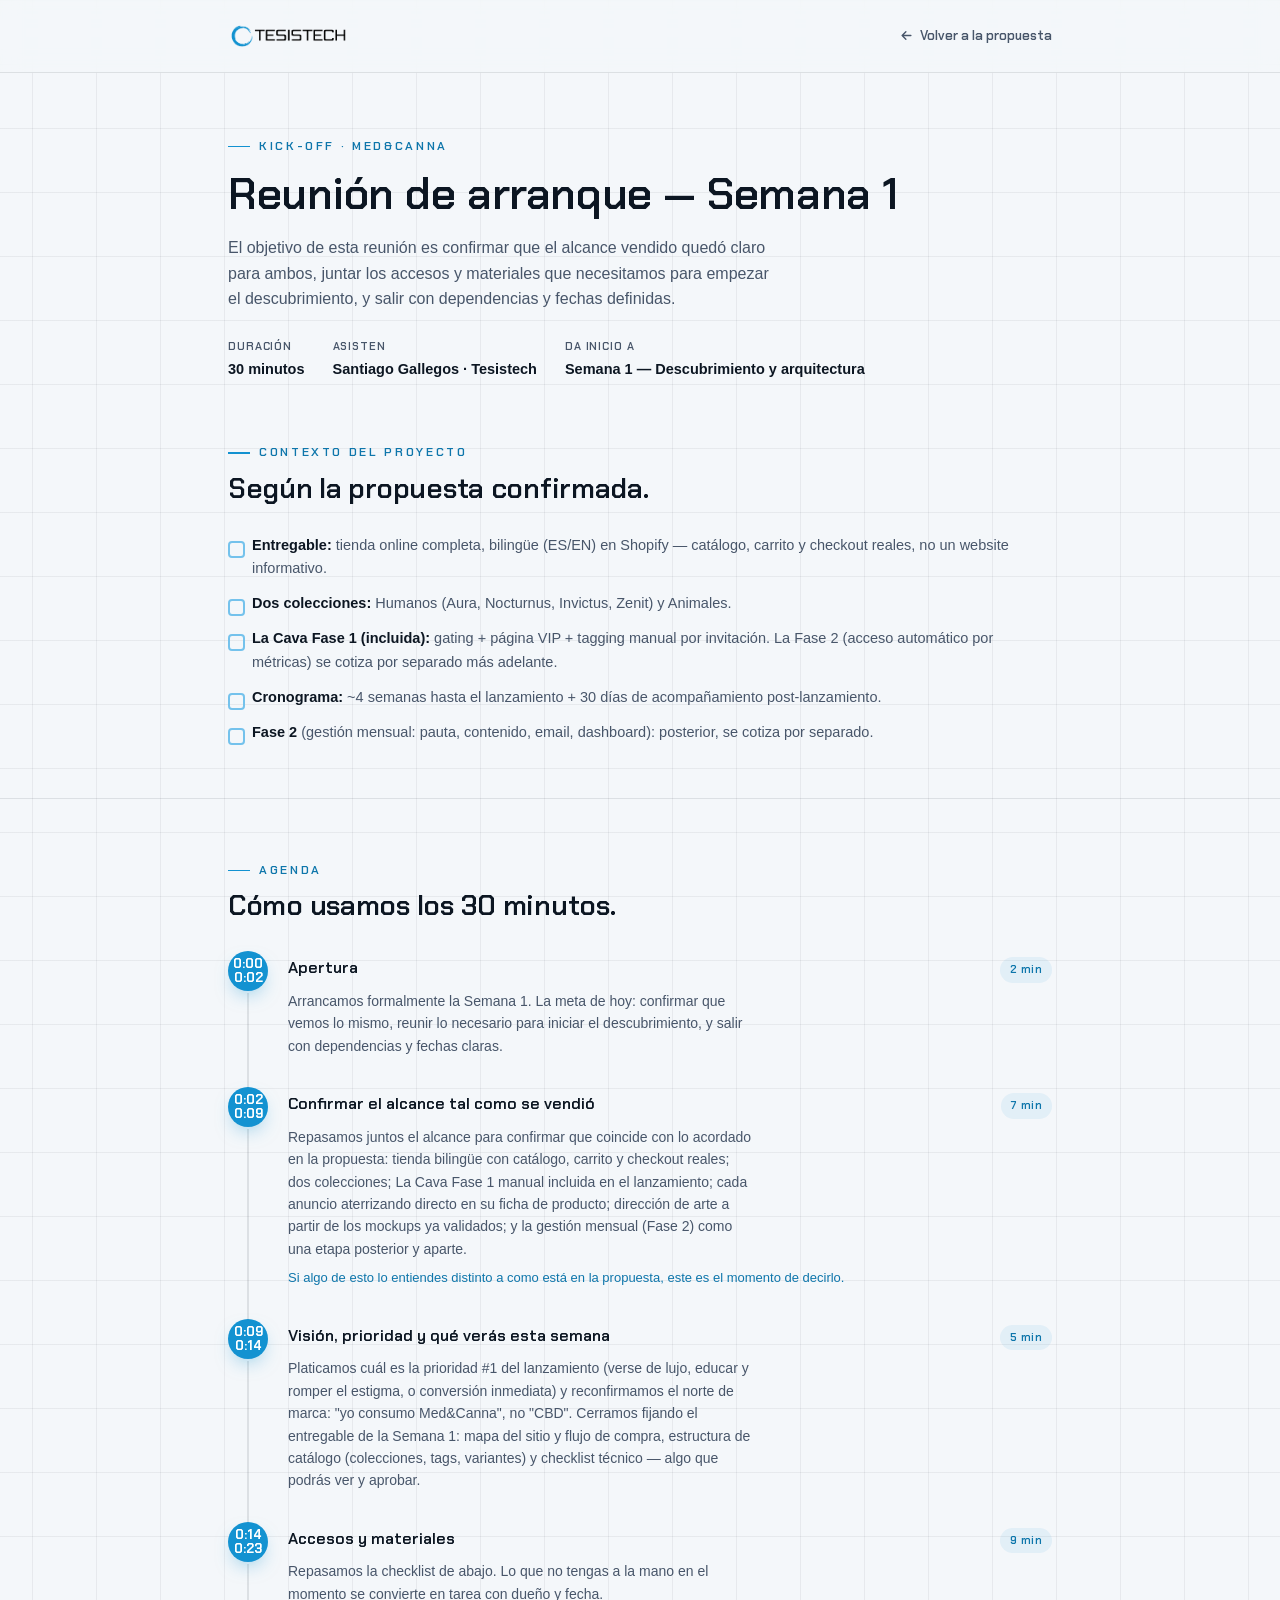
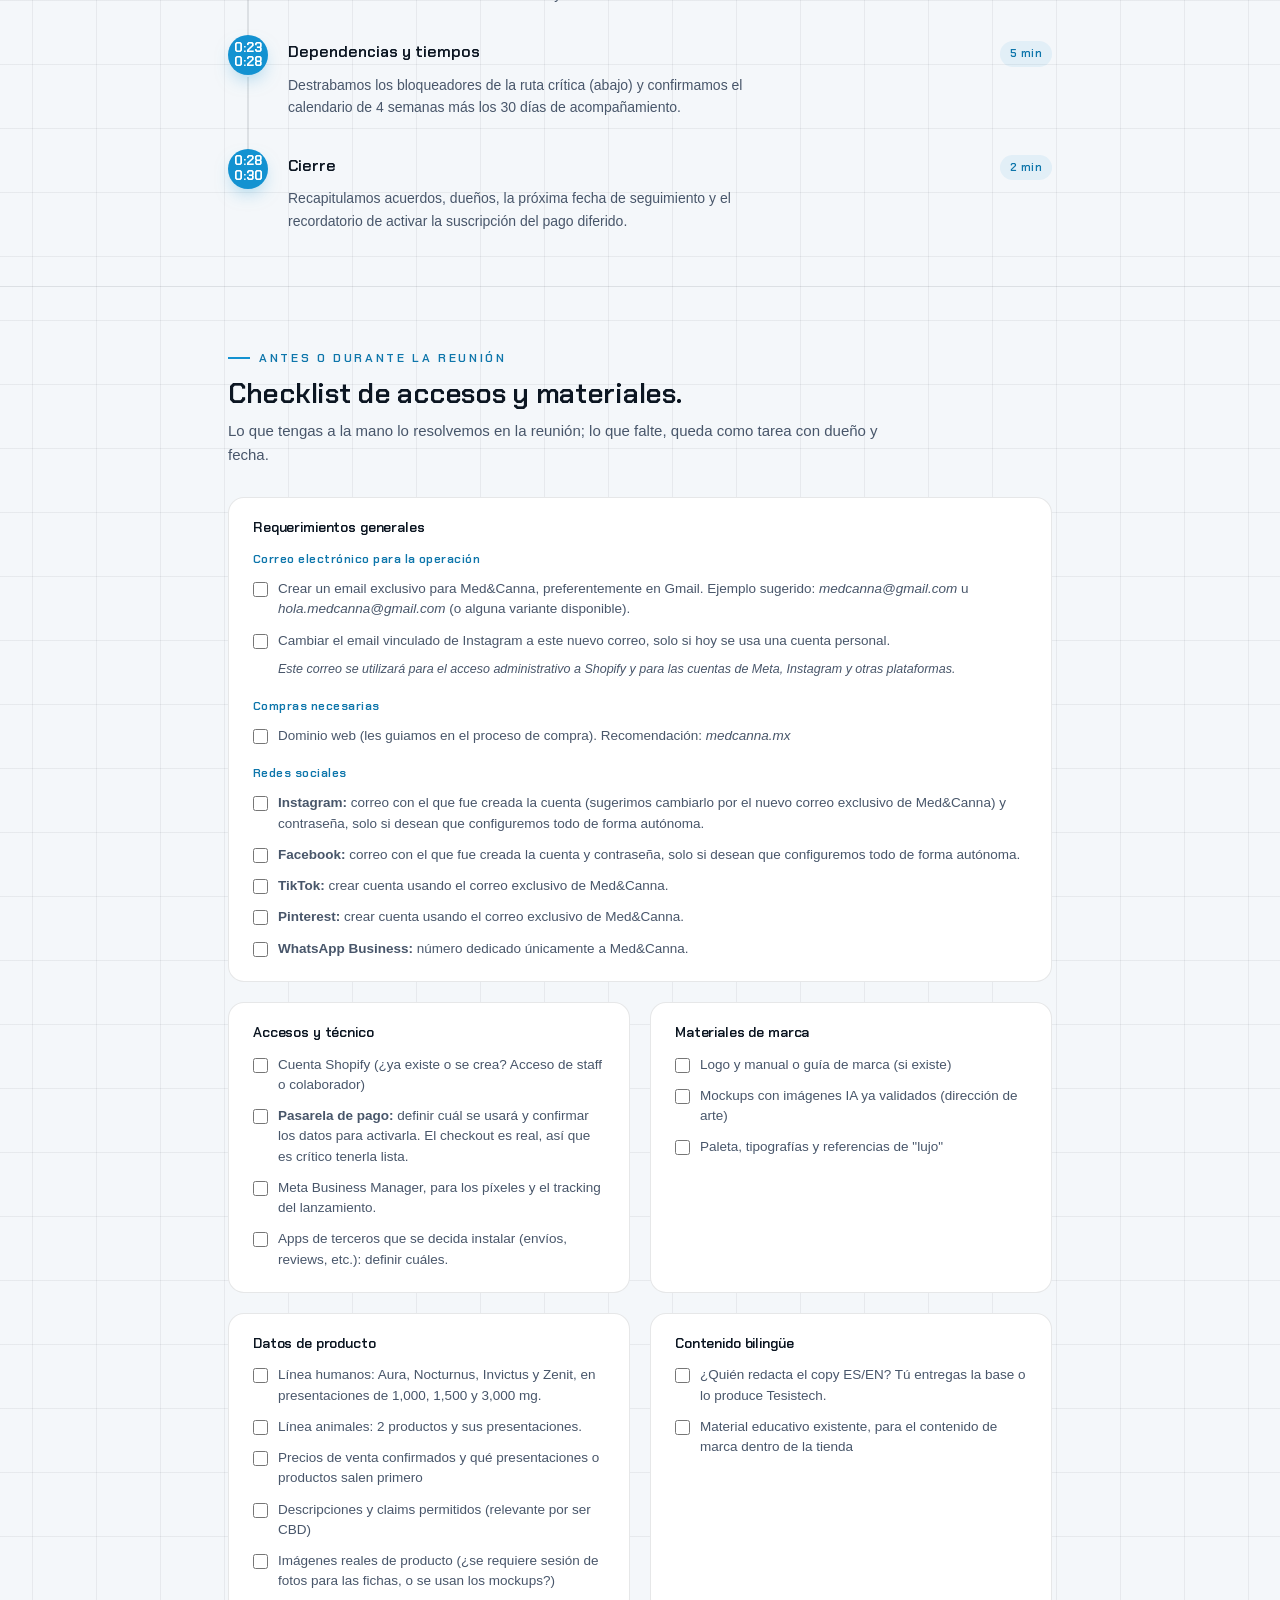
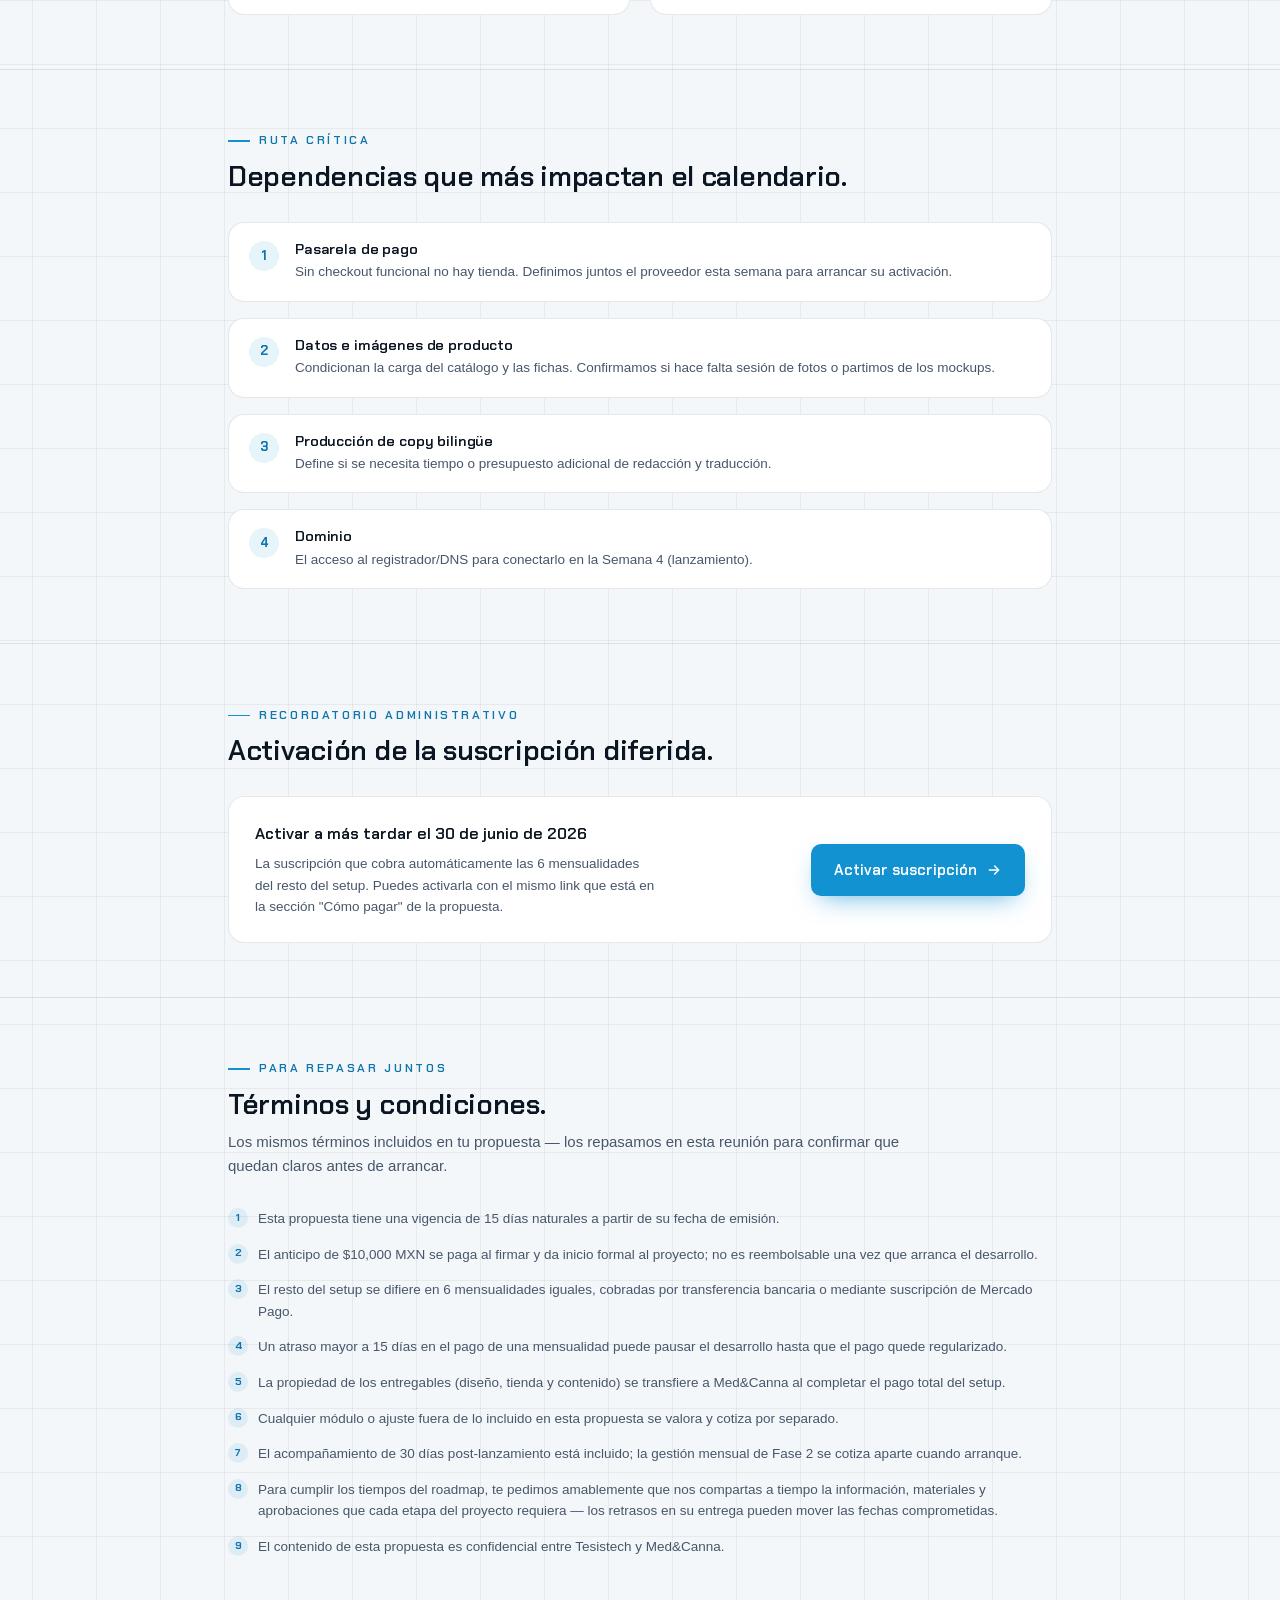
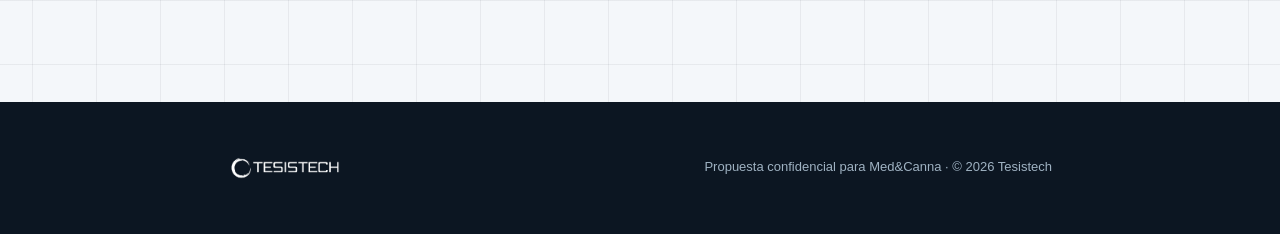
==== public/kickoff.html @ e35a33b5 "se agregó el kick-off y la agenda." ====
<!DOCTYPE html>
<html lang="es">
<head>
<meta charset="UTF-8">
<meta name="viewport" content="width=device-width, initial-scale=1.0">

<title>Kick-off · Med&amp;Canna — Tesistech</title>
<meta name="description" content="Agenda de la reunión de arranque (kick-off) de la tienda online Med&amp;Canna: alcance confirmado, checklist de accesos y materiales, dependencias y términos.">

<link rel="icon" href="favicon.png" type="image/png">
<link rel="preconnect" href="https://fonts.googleapis.com">
<link rel="preconnect" href="https://fonts.gstatic.com" crossorigin>
<link href="https://fonts.googleapis.com/css2?family=Chakra+Petch:wght@500;600;700&family=Hanken+Grotesque:wght@400;500;600;700&display=swap" rel="stylesheet">

<style>
:root{
  --brand:#1392D1;--brand-600:#0E76AB;--brand-300:#74C2EC;
  --ink:#0C1622;--ink-2:#48566A;--bg:#F4F7FA;--surface:#FFFFFF;
  --font-display:"Chakra Petch",sans-serif;--font-body:"Hanken Grotesque",sans-serif;
  --line:rgba(12,22,34,.10);--line-2:rgba(12,22,34,.06);
  --shadow:0 1px 2px rgba(12,22,34,.04),0 12px 40px -12px rgba(12,22,34,.14);--radius:16px;
}
*{box-sizing:border-box;margin:0;padding:0;}
html{scroll-behavior:smooth;}
body{font-family:var(--font-body);color:var(--ink);background:var(--bg);line-height:1.6;-webkit-font-smoothing:antialiased;
  background-image:linear-gradient(var(--line-2) 1px,transparent 1px),linear-gradient(90deg,var(--line-2) 1px,transparent 1px);
  background-size:64px 64px;background-position:center top;}
.wrap{max-width:880px;margin:0 auto;padding:0 28px;}
a{color:inherit;text-decoration:none;}
.eyebrow{font-family:var(--font-display);font-weight:600;font-size:12px;letter-spacing:.22em;text-transform:uppercase;color:var(--brand-600);display:inline-flex;align-items:center;gap:9px;}
.eyebrow::before{content:"";width:22px;height:1.5px;background:var(--brand);}
h1,h2,h3{font-family:var(--font-display);font-weight:600;line-height:1.12;letter-spacing:-.01em;}
.btn{display:inline-flex;align-items:center;gap:9px;font-family:var(--font-display);font-weight:600;font-size:15px;padding:13px 22px;border-radius:10px;transition:transform .18s ease,box-shadow .25s ease,background .2s ease;cursor:pointer;border:1px solid transparent;}
.btn-primary{background:var(--brand);color:#fff;box-shadow:0 10px 26px -10px rgba(19,146,209,.7);}
.btn-primary:hover{background:var(--brand-600);transform:translateY(-2px);}
.btn-ghost{background:transparent;color:var(--ink);border-color:var(--line);}
.btn-ghost:hover{border-color:var(--brand);color:var(--brand-600);}
.btn svg{width:16px;height:16px;}

header{position:sticky;top:0;z-index:50;backdrop-filter:saturate(1.2) blur(10px);background:rgba(244,247,250,.85);border-bottom:1px solid var(--line);}
.bar{display:flex;align-items:center;justify-content:space-between;height:72px;}
.logo{height:64px;width:auto;display:block;}
.bar .right{display:flex;align-items:center;gap:18px;}
.back-link{font-family:var(--font-display);font-weight:600;font-size:13px;color:var(--ink-2);display:flex;align-items:center;gap:6px;}
.back-link:hover{color:var(--brand-600);}
.back-link svg{width:15px;height:15px;}

main{padding:56px 0 90px;}
.hero-kick h1{font-size:clamp(30px,4.5vw,44px);margin:14px 0 0;}
.hero-kick .lede{font-size:16px;color:var(--ink-2);margin-top:16px;max-width:62ch;}
.meta-row{display:flex;gap:28px;flex-wrap:wrap;margin-top:26px;}
.meta-item .l{font-size:11px;letter-spacing:.08em;text-transform:uppercase;color:var(--ink-2);font-family:var(--font-display);font-weight:600;}
.meta-item .v{font-size:14.5px;color:var(--ink);margin-top:3px;font-weight:600;}

section.block{padding:54px 0;border-top:1px solid var(--line);}
section.block:first-of-type{border-top:none;}
.sec-head{max-width:680px;margin-bottom:30px;}
.sec-head h2{font-size:clamp(22px,3vw,28px);margin-top:10px;}
.sec-head p{color:var(--ink-2);margin-top:10px;font-size:15px;}

.ctx-list{list-style:none;display:flex;flex-direction:column;gap:12px;}
.ctx-list li{position:relative;padding-left:24px;font-size:14.5px;color:var(--ink-2);line-height:1.6;}
.ctx-list li::before{content:"";position:absolute;left:0;top:7px;width:13px;height:13px;border-radius:4px;border:2px solid var(--brand-300);}
.ctx-list b{color:var(--ink);}

.roadmap{display:flex;flex-direction:column;}
.rm-step{position:relative;display:flex;gap:20px;padding-bottom:30px;}
.rm-step:last-child{padding-bottom:0;}
.rm-step::before{content:"";position:absolute;left:19px;top:42px;bottom:-2px;width:2px;background:var(--line);}
.rm-step:last-child::before{display:none;}
.rm-num{flex:none;width:40px;height:40px;border-radius:50%;background:var(--brand);color:#fff;font-family:var(--font-display);font-weight:700;font-size:13px;display:grid;place-items:center;position:relative;z-index:1;box-shadow:0 8px 20px -8px rgba(19,146,209,.6);text-align:center;line-height:1.1;}
.rm-body{flex:1;padding-top:4px;min-width:0;}
.rm-head{display:flex;align-items:baseline;justify-content:space-between;gap:12px;flex-wrap:wrap;}
.rm-title{font-family:var(--font-display);font-weight:600;font-size:16px;}
.rm-time{font-family:var(--font-display);font-size:11px;font-weight:600;letter-spacing:.04em;color:var(--brand-600);background:rgba(19,146,209,.08);padding:4px 10px;border-radius:999px;white-space:nowrap;}
.rm-lead{font-size:14px;color:var(--ink-2);margin-top:7px;max-width:60ch;}
.rm-note{font-size:13px;color:var(--brand-600);margin-top:8px;font-weight:500;}

.check-grid{display:grid;grid-template-columns:1fr 1fr;gap:20px;}
.check-group{background:var(--surface);border:1px solid var(--line);border-radius:var(--radius);padding:22px 24px;}
.check-group.full{grid-column:1 / -1;}
.check-group h3{font-size:14px;margin-bottom:14px;}
.check-list{list-style:none;display:flex;flex-direction:column;gap:11px;}
.check-list li{display:flex;align-items:flex-start;gap:10px;font-size:13.5px;color:var(--ink-2);line-height:1.5;}
.check-list input{margin-top:3px;width:15px;height:15px;accent-color:var(--brand);flex:none;cursor:pointer;}
.check-list span{flex:1;min-width:0;}
.check-sub{margin-top:18px;}
.check-sub:first-of-type{margin-top:0;}
.check-sub h4{font-family:var(--font-display);font-weight:600;font-size:12px;letter-spacing:.04em;color:var(--brand-600);margin-bottom:10px;}
.check-note{font-size:12.5px;color:var(--ink-2);font-style:italic;margin-top:8px;padding-left:25px;}

.dep-list{display:flex;flex-direction:column;gap:16px;}
.dep-item{display:flex;gap:16px;background:var(--surface);border:1px solid var(--line);border-radius:var(--radius);padding:18px 20px;align-items:flex-start;}
.dep-num{flex:none;width:30px;height:30px;border-radius:50%;background:rgba(19,146,209,.10);color:var(--brand-600);font-family:var(--font-display);font-weight:700;font-size:13px;display:grid;place-items:center;}
.dep-item h3{font-size:14.5px;margin-bottom:4px;}
.dep-item p{font-size:13.5px;color:var(--ink-2);}

.trial-box{background:var(--surface);border:1px solid var(--line);border-radius:var(--radius);padding:24px 26px;display:flex;gap:20px;align-items:center;flex-wrap:wrap;justify-content:space-between;}
.trial-box .th{font-family:var(--font-display);font-weight:600;font-size:16px;}
.trial-box .tp{color:var(--ink-2);font-size:13.5px;margin-top:6px;max-width:54ch;}

.terms-list{list-style:none;counter-reset:terms;display:flex;flex-direction:column;gap:14px;}
.terms-list li{counter-increment:terms;position:relative;padding-left:30px;font-size:13.5px;color:var(--ink-2);line-height:1.6;}
.terms-list li::before{content:counter(terms);position:absolute;left:0;top:0;width:20px;height:20px;border-radius:50%;background:rgba(19,146,209,.10);color:var(--brand-600);font-family:var(--font-display);font-weight:700;font-size:10.5px;display:grid;place-items:center;}

footer{background:var(--ink);color:#9FB2C2;padding:36px 0;margin-top:0;}
footer .wrap{display:flex;justify-content:space-between;align-items:center;gap:24px;flex-wrap:wrap;}
.logo-footer{height:60px;width:auto;filter:brightness(0) invert(1);}

@media (max-width:760px){
  .check-grid{grid-template-columns:1fr;}
}
</style>
</head>
<body>

<header>
  <div class="wrap bar">
    <a href="index.html" aria-label="Tesistech"><img src="logo-tesistech-transparente.png" alt="Tesistech" class="logo"></a>
    <div class="right">
      <a class="back-link" href="index.html">
        <svg viewBox="0 0 24 24" fill="none" stroke="currentColor" stroke-width="2.2"><path d="M19 12H5M11 18l-6-6 6-6" stroke-linecap="round" stroke-linejoin="round"/></svg>
        Volver a la propuesta
      </a>
    </div>
  </div>
</header>

<main>
  <div class="wrap hero-kick">
    <span class="eyebrow">Kick-off · Med&amp;Canna</span>
    <h1>Reunión de arranque — Semana 1</h1>
    <p class="lede">El objetivo de esta reunión es confirmar que el alcance vendido quedó claro para ambos, juntar los accesos y materiales que necesitamos para empezar el descubrimiento, y salir con dependencias y fechas definidas.</p>
    <div class="meta-row">
      <div class="meta-item"><div class="l">Duración</div><div class="v">30 minutos</div></div>
      <div class="meta-item"><div class="l">Asisten</div><div class="v">Santiago Gallegos · Tesistech</div></div>
      <div class="meta-item"><div class="l">Da inicio a</div><div class="v">Semana 1 — Descubrimiento y arquitectura</div></div>
    </div>
  </div>

  <!-- ============ CONTEXTO ============ -->
  <section class="block">
    <div class="wrap">
      <div class="sec-head">
        <span class="eyebrow">Contexto del proyecto</span>
        <h2>Según la propuesta confirmada.</h2>
      </div>
      <ul class="ctx-list">
        <li><b>Entregable:</b> tienda online completa, bilingüe (ES/EN) en Shopify — catálogo, carrito y checkout reales, no un website informativo.</li>
        <li><b>Dos colecciones:</b> Humanos (Aura, Nocturnus, Invictus, Zenit) y Animales.</li>
        <li><b>La Cava Fase 1 (incluida):</b> gating + página VIP + tagging manual por invitación. La Fase 2 (acceso automático por métricas) se cotiza por separado más adelante.</li>
        <li><b>Cronograma:</b> ~4 semanas hasta el lanzamiento + 30 días de acompañamiento post-lanzamiento.</li>
        <li><b>Fase 2</b> (gestión mensual: pauta, contenido, email, dashboard): posterior, se cotiza por separado.</li>
      </ul>
    </div>
  </section>

  <!-- ============ AGENDA ============ -->
  <section class="block">
    <div class="wrap">
      <div class="sec-head">
        <span class="eyebrow">Agenda</span>
        <h2>Cómo usamos los 30 minutos.</h2>
      </div>
      <div class="roadmap">
        <div class="rm-step">
          <div class="rm-num">0:00<br>0:02</div>
          <div class="rm-body">
            <div class="rm-head"><div class="rm-title">Apertura</div><div class="rm-time">2 min</div></div>
            <p class="rm-lead">Arrancamos formalmente la Semana 1. La meta de hoy: confirmar que vemos lo mismo, reunir lo necesario para iniciar el descubrimiento, y salir con dependencias y fechas claras.</p>
          </div>
        </div>
        <div class="rm-step">
          <div class="rm-num">0:02<br>0:09</div>
          <div class="rm-body">
            <div class="rm-head"><div class="rm-title">Confirmar el alcance tal como se vendió</div><div class="rm-time">7 min</div></div>
            <p class="rm-lead">Repasamos juntos el alcance para confirmar que coincide con lo acordado en la propuesta: tienda bilingüe con catálogo, carrito y checkout reales; dos colecciones; La Cava Fase 1 manual incluida en el lanzamiento; cada anuncio aterrizando directo en su ficha de producto; dirección de arte a partir de los mockups ya validados; y la gestión mensual (Fase 2) como una etapa posterior y aparte.</p>
            <div class="rm-note">Si algo de esto lo entiendes distinto a como está en la propuesta, este es el momento de decirlo.</div>
          </div>
        </div>
        <div class="rm-step">
          <div class="rm-num">0:09<br>0:14</div>
          <div class="rm-body">
            <div class="rm-head"><div class="rm-title">Visión, prioridad y qué verás esta semana</div><div class="rm-time">5 min</div></div>
            <p class="rm-lead">Platicamos cuál es la prioridad #1 del lanzamiento (verse de lujo, educar y romper el estigma, o conversión inmediata) y reconfirmamos el norte de marca: "yo consumo Med&amp;Canna", no "CBD". Cerramos fijando el entregable de la Semana 1: mapa del sitio y flujo de compra, estructura de catálogo (colecciones, tags, variantes) y checklist técnico — algo que podrás ver y aprobar.</p>
          </div>
        </div>
        <div class="rm-step">
          <div class="rm-num">0:14<br>0:23</div>
          <div class="rm-body">
            <div class="rm-head"><div class="rm-title">Accesos y materiales</div><div class="rm-time">9 min</div></div>
            <p class="rm-lead">Repasamos la checklist de abajo. Lo que no tengas a la mano en el momento se convierte en tarea con dueño y fecha.</p>
          </div>
        </div>
        <div class="rm-step">
          <div class="rm-num">0:23<br>0:28</div>
          <div class="rm-body">
            <div class="rm-head"><div class="rm-title">Dependencias y tiempos</div><div class="rm-time">5 min</div></div>
            <p class="rm-lead">Destrabamos los bloqueadores de la ruta crítica (abajo) y confirmamos el calendario de 4 semanas más los 30 días de acompañamiento.</p>
          </div>
        </div>
        <div class="rm-step">
          <div class="rm-num">0:28<br>0:30</div>
          <div class="rm-body">
            <div class="rm-head"><div class="rm-title">Cierre</div><div class="rm-time">2 min</div></div>
            <p class="rm-lead">Recapitulamos acuerdos, dueños, la próxima fecha de seguimiento y el recordatorio de activar la suscripción del pago diferido.</p>
          </div>
        </div>
      </div>
    </div>
  </section>

  <!-- ============ CHECKLIST ============ -->
  <section class="block">
    <div class="wrap">
      <div class="sec-head">
        <span class="eyebrow">Antes o durante la reunión</span>
        <h2>Checklist de accesos y materiales.</h2>
        <p>Lo que tengas a la mano lo resolvemos en la reunión; lo que falte, queda como tarea con dueño y fecha.</p>
      </div>
      <div class="check-grid">
        <div class="check-group full">
          <h3>Requerimientos generales</h3>

          <div class="check-sub">
            <h4>Correo electrónico para la operación</h4>
            <ul class="check-list">
              <li><input type="checkbox"><span>Crear un email exclusivo para Med&amp;Canna, preferentemente en Gmail. Ejemplo sugerido: <i>medcanna@gmail.com</i> u <i>hola.medcanna@gmail.com</i> (o alguna variante disponible).</span></li>
              <li><input type="checkbox"><span>Cambiar el email vinculado de Instagram a este nuevo correo, solo si hoy se usa una cuenta personal.</span></li>
            </ul>
            <p class="check-note">Este correo se utilizará para el acceso administrativo a Shopify y para las cuentas de Meta, Instagram y otras plataformas.</p>
          </div>

          <div class="check-sub">
            <h4>Compras necesarias</h4>
            <ul class="check-list">
              <li><input type="checkbox"><span>Dominio web (les guiamos en el proceso de compra). Recomendación: <i>medcanna.mx</i></span></li>
            </ul>
          </div>

          <div class="check-sub">
            <h4>Redes sociales</h4>
            <ul class="check-list">
              <li><input type="checkbox"><span><b>Instagram:</b> correo con el que fue creada la cuenta (sugerimos cambiarlo por el nuevo correo exclusivo de Med&amp;Canna) y contraseña, solo si desean que configuremos todo de forma autónoma.</span></li>
              <li><input type="checkbox"><span><b>Facebook:</b> correo con el que fue creada la cuenta y contraseña, solo si desean que configuremos todo de forma autónoma.</span></li>
              <li><input type="checkbox"><span><b>TikTok:</b> crear cuenta usando el correo exclusivo de Med&amp;Canna.</span></li>
              <li><input type="checkbox"><span><b>Pinterest:</b> crear cuenta usando el correo exclusivo de Med&amp;Canna.</span></li>
              <li><input type="checkbox"><span><b>WhatsApp Business:</b> número dedicado únicamente a Med&amp;Canna.</span></li>
            </ul>
          </div>
        </div>
        <div class="check-group">
          <h3>Accesos y técnico</h3>
          <ul class="check-list">
            <li><input type="checkbox"><span>Cuenta Shopify (¿ya existe o se crea? Acceso de staff o colaborador)</span></li>
            <li><input type="checkbox"><span><b>Pasarela de pago:</b> definir cuál se usará y confirmar los datos para activarla. El checkout es real, así que es crítico tenerla lista.</span></li>
            <li><input type="checkbox"><span>Meta Business Manager, para los píxeles y el tracking del lanzamiento.</span></li>
            <li><input type="checkbox"><span>Apps de terceros que se decida instalar (envíos, reviews, etc.): definir cuáles.</span></li>
          </ul>
        </div>
        <div class="check-group">
          <h3>Materiales de marca</h3>
          <ul class="check-list">
            <li><input type="checkbox"><span>Logo y manual o guía de marca (si existe)</span></li>
            <li><input type="checkbox"><span>Mockups con imágenes IA ya validados (dirección de arte)</span></li>
            <li><input type="checkbox"><span>Paleta, tipografías y referencias de "lujo"</span></li>
          </ul>
        </div>
        <div class="check-group">
          <h3>Datos de producto</h3>
          <ul class="check-list">
            <li><input type="checkbox"><span>Línea humanos: Aura, Nocturnus, Invictus y Zenit, en presentaciones de 1,000, 1,500 y 3,000 mg.</span></li>
            <li><input type="checkbox"><span>Línea animales: 2 productos y sus presentaciones.</span></li>
            <li><input type="checkbox"><span>Precios de venta confirmados y qué presentaciones o productos salen primero</span></li>
            <li><input type="checkbox"><span>Descripciones y claims permitidos (relevante por ser CBD)</span></li>
            <li><input type="checkbox"><span>Imágenes reales de producto (¿se requiere sesión de fotos para las fichas, o se usan los mockups?)</span></li>
          </ul>
        </div>
        <div class="check-group">
          <h3>Contenido bilingüe</h3>
          <ul class="check-list">
            <li><input type="checkbox"><span>¿Quién redacta el copy ES/EN? Tú entregas la base o lo produce Tesistech.</span></li>
            <li><input type="checkbox"><span>Material educativo existente, para el contenido de marca dentro de la tienda</span></li>
          </ul>
        </div>
      </div>
    </div>
  </section>

  <!-- ============ DEPENDENCIAS ============ -->
  <section class="block">
    <div class="wrap">
      <div class="sec-head">
        <span class="eyebrow">Ruta crítica</span>
        <h2>Dependencias que más impactan el calendario.</h2>
      </div>
      <div class="dep-list">
        <div class="dep-item">
          <div class="dep-num">1</div>
          <div><h3>Pasarela de pago</h3><p>Sin checkout funcional no hay tienda. Definimos juntos el proveedor esta semana para arrancar su activación.</p></div>
        </div>
        <div class="dep-item">
          <div class="dep-num">2</div>
          <div><h3>Datos e imágenes de producto</h3><p>Condicionan la carga del catálogo y las fichas. Confirmamos si hace falta sesión de fotos o partimos de los mockups.</p></div>
        </div>
        <div class="dep-item">
          <div class="dep-num">3</div>
          <div><h3>Producción de copy bilingüe</h3><p>Define si se necesita tiempo o presupuesto adicional de redacción y traducción.</p></div>
        </div>
        <div class="dep-item">
          <div class="dep-num">4</div>
          <div><h3>Dominio</h3><p>El acceso al registrador/DNS para conectarlo en la Semana 4 (lanzamiento).</p></div>
        </div>
      </div>
    </div>
  </section>

  <!-- ============ RECORDATORIO ADMINISTRATIVO ============ -->
  <section class="block">
    <div class="wrap">
      <div class="sec-head">
        <span class="eyebrow">Recordatorio administrativo</span>
        <h2>Activación de la suscripción diferida.</h2>
      </div>
      <div class="trial-box">
        <div>
          <div class="th">Activar a más tardar el 30 de junio de 2026</div>
          <div class="tp">La suscripción que cobra automáticamente las 6 mensualidades del resto del setup. Puedes activarla con el mismo link que está en la sección "Cómo pagar" de la propuesta.</div>
        </div>
        <a class="btn btn-primary" href="https://mpago.la/2JQfkps" target="_blank" rel="noopener">Activar suscripción
          <svg viewBox="0 0 24 24" fill="none" stroke="currentColor" stroke-width="2.2"><path d="M5 12h14M13 6l6 6-6 6" stroke-linecap="round" stroke-linejoin="round"/></svg>
        </a>
      </div>
    </div>
  </section>

  <!-- ============ TÉRMINOS Y CONDICIONES ============ -->
  <section class="block">
    <div class="wrap">
      <div class="sec-head">
        <span class="eyebrow">Para repasar juntos</span>
        <h2>Términos y condiciones.</h2>
        <p>Los mismos términos incluidos en tu propuesta — los repasamos en esta reunión para confirmar que quedan claros antes de arrancar.</p>
      </div>
      <ol class="terms-list">
        <li>Esta propuesta tiene una vigencia de 15 días naturales a partir de su fecha de emisión.</li>
        <li>El anticipo de $10,000 MXN se paga al firmar y da inicio formal al proyecto; no es reembolsable una vez que arranca el desarrollo.</li>
        <li>El resto del setup se difiere en 6 mensualidades iguales, cobradas por transferencia bancaria o mediante suscripción de Mercado Pago.</li>
        <li>Un atraso mayor a 15 días en el pago de una mensualidad puede pausar el desarrollo hasta que el pago quede regularizado.</li>
        <li>La propiedad de los entregables (diseño, tienda y contenido) se transfiere a Med&amp;Canna al completar el pago total del setup.</li>
        <li>Cualquier módulo o ajuste fuera de lo incluido en esta propuesta se valora y cotiza por separado.</li>
        <li>El acompañamiento de 30 días post-lanzamiento está incluido; la gestión mensual de Fase 2 se cotiza aparte cuando arranque.</li>
        <li>Para cumplir los tiempos del roadmap, te pedimos amablemente que nos compartas a tiempo la información, materiales y aprobaciones que cada etapa del proyecto requiera — los retrasos en su entrega pueden mover las fechas comprometidas.</li>
        <li>El contenido de esta propuesta es confidencial entre Tesistech y Med&amp;Canna.</li>
      </ol>
    </div>
  </section>
</main>

<footer>
  <div class="wrap">
    <img src="logo-tesistech-transparente.png" alt="Tesistech" class="logo-footer">
    <div style="font-size:13px;">Propuesta confidencial para Med&amp;Canna · © <span id="y"></span> Tesistech</div>
  </div>
</footer>

<script>document.getElementById('y').textContent = new Date().getFullYear();</script>
</body>
</html>
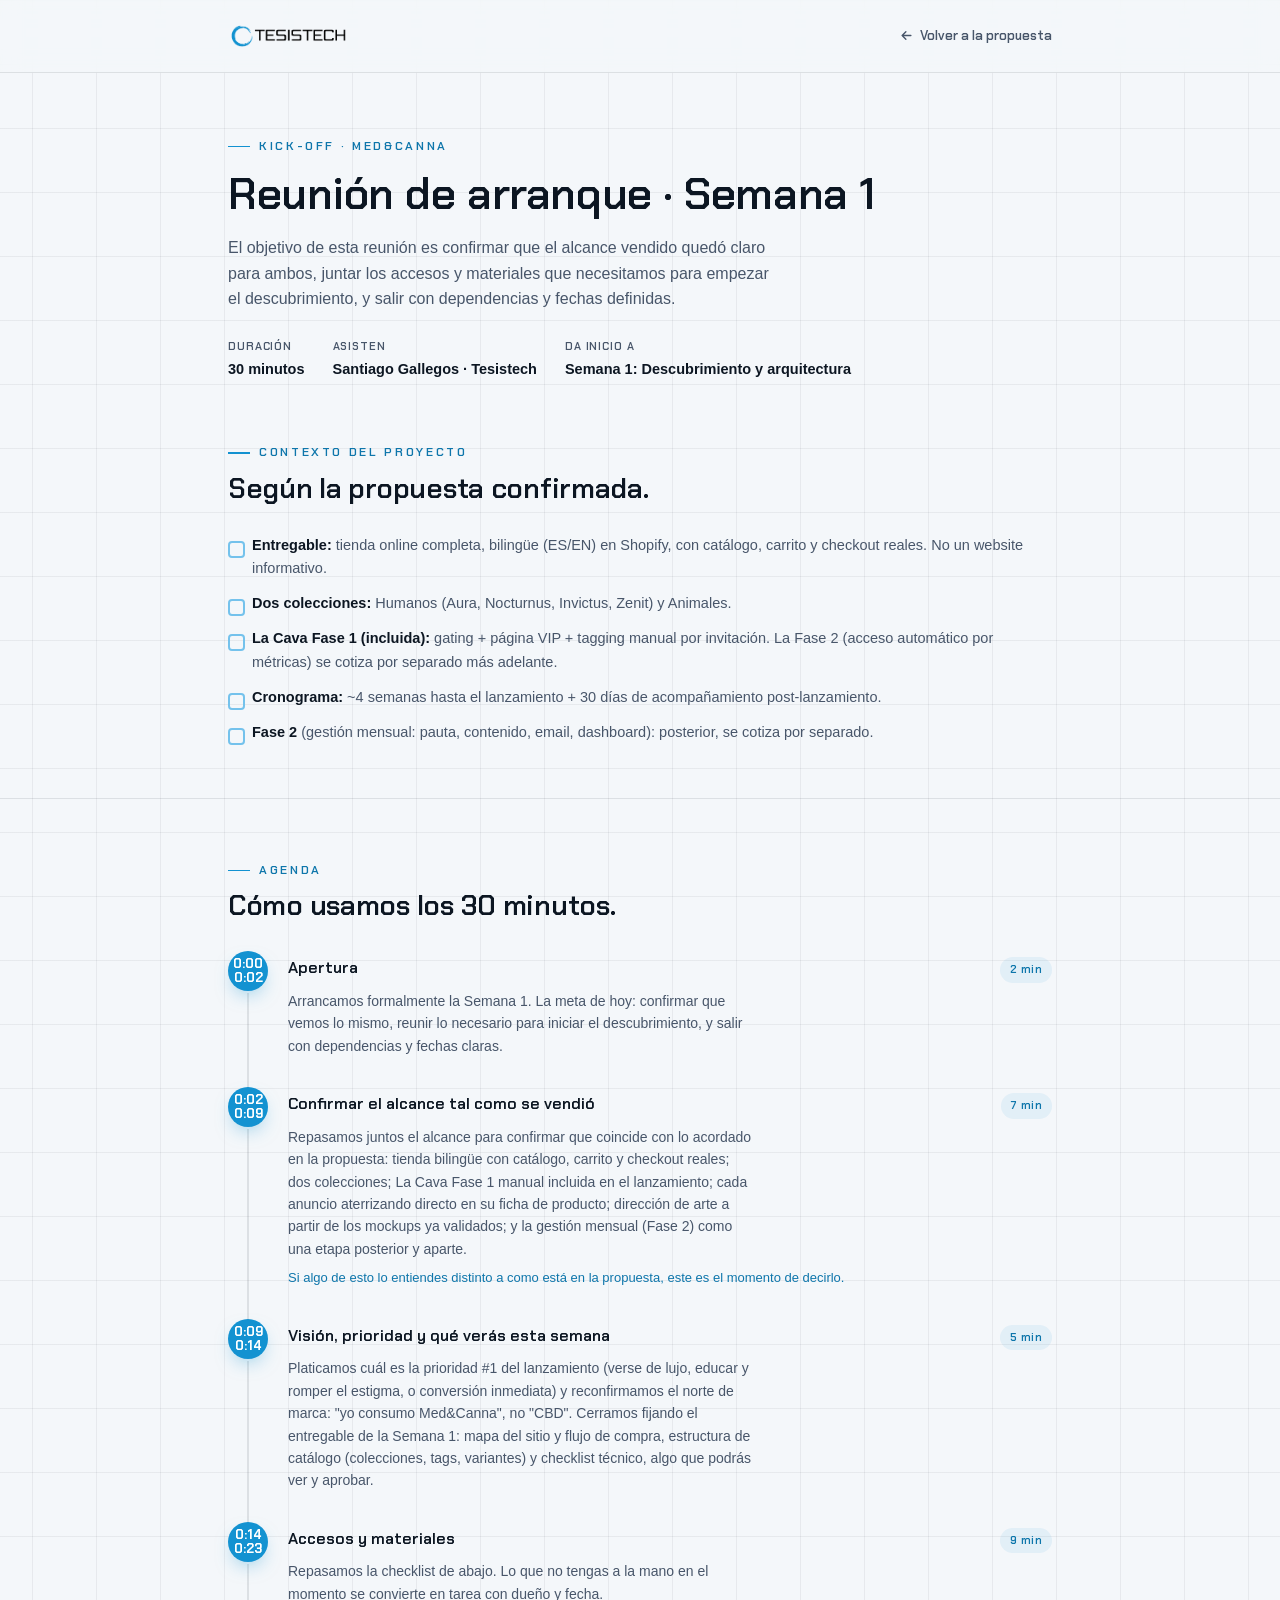
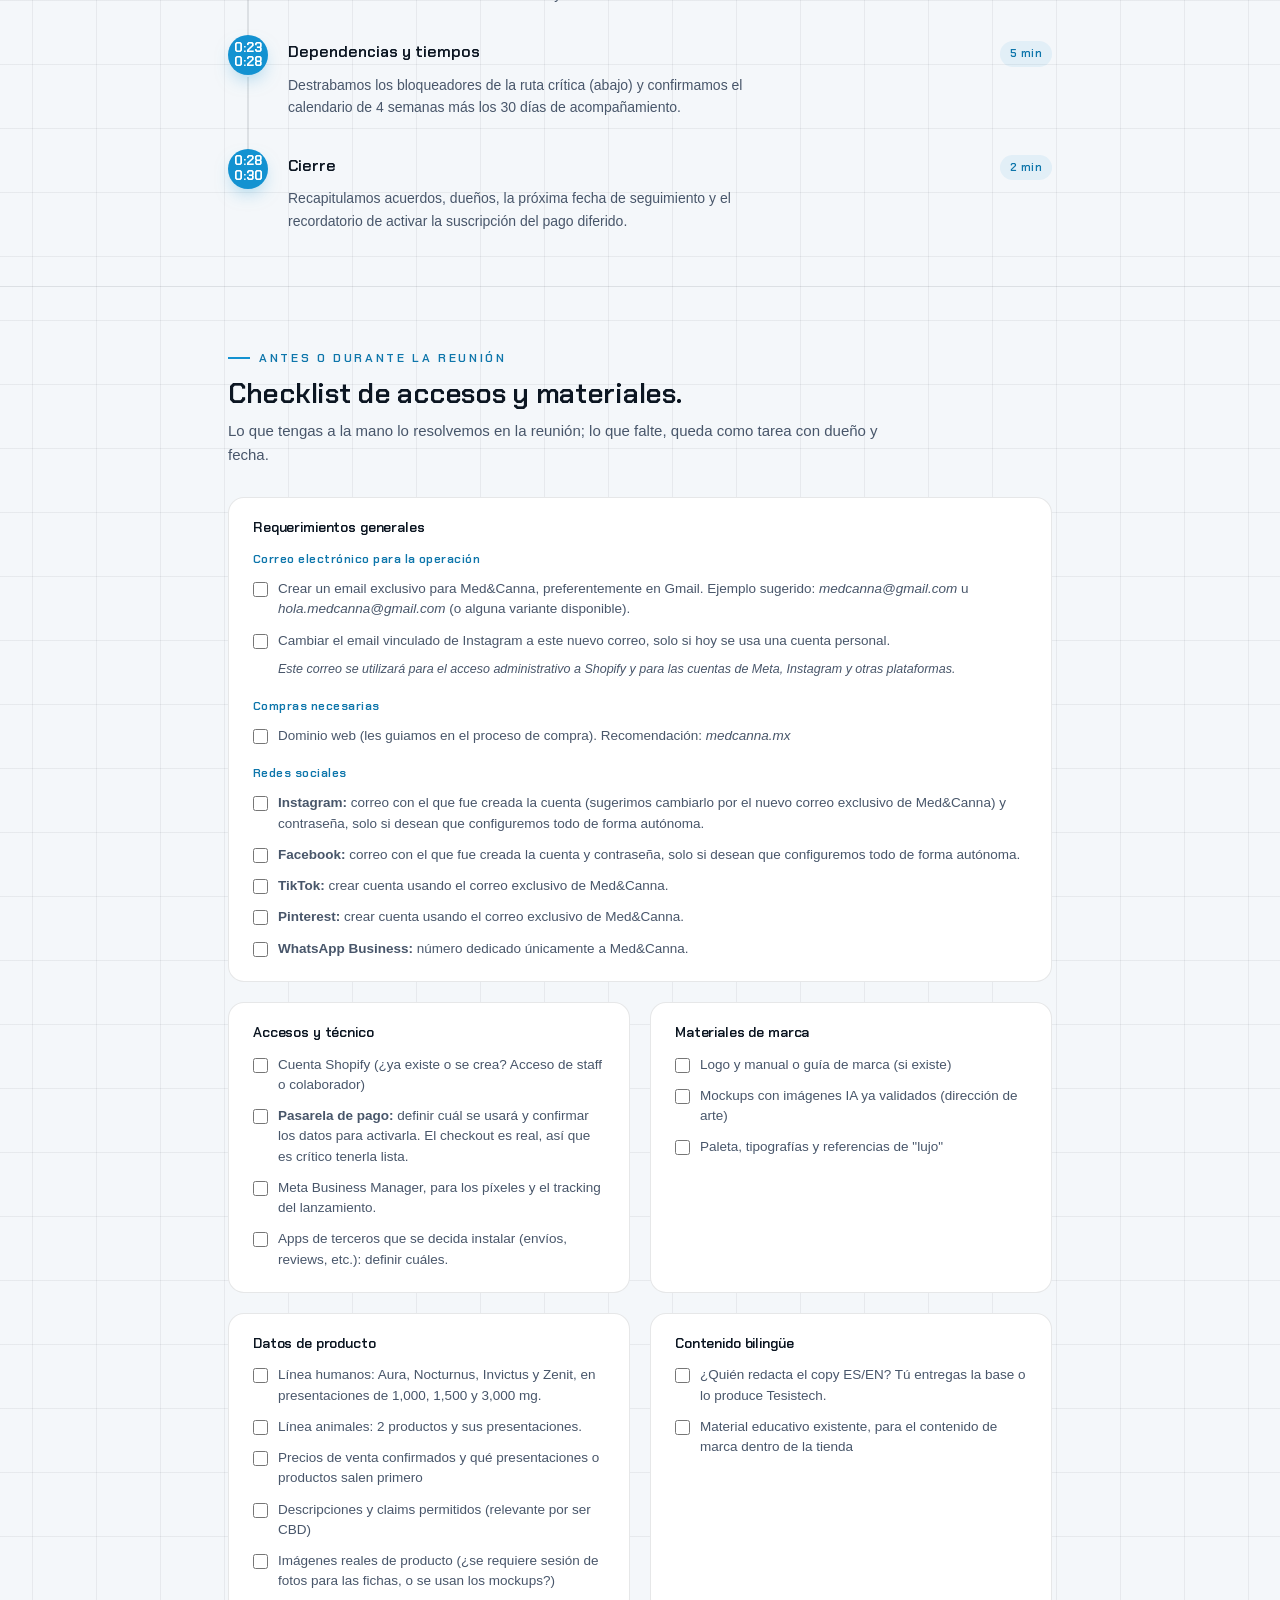
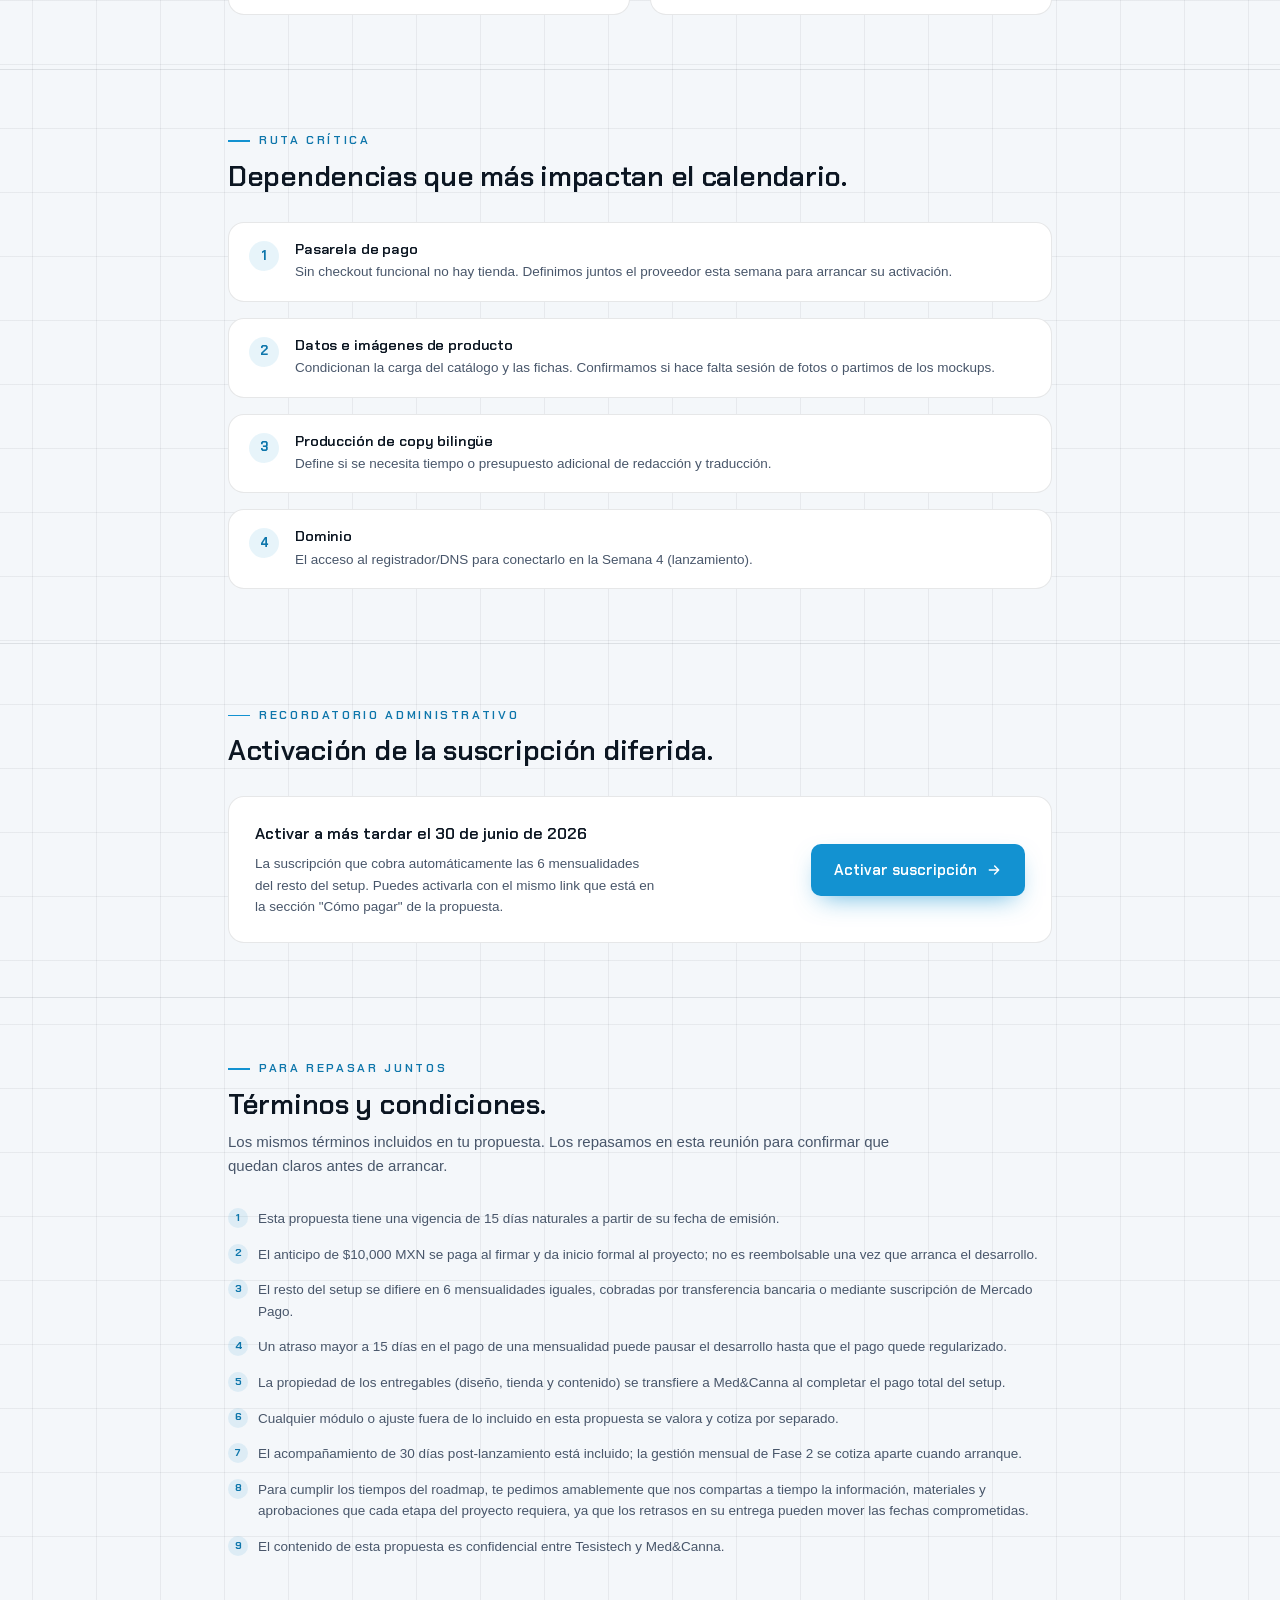
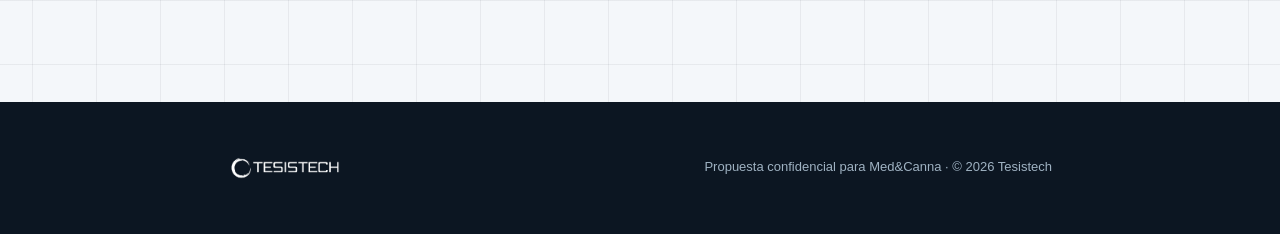
==== commit 7be0953b: "mejoras en organización de texto" ====
--- a/public/kickoff.html
+++ b/public/kickoff.html
@@ -4,7 +4,7 @@
 <meta charset="UTF-8">
 <meta name="viewport" content="width=device-width, initial-scale=1.0">
 
-<title>Kick-off · Med&amp;Canna — Tesistech</title>
+<title>Kick-off · Med&amp;Canna · Tesistech</title>
 <meta name="description" content="Agenda de la reunión de arranque (kick-off) de la tienda online Med&amp;Canna: alcance confirmado, checklist de accesos y materiales, dependencias y términos.">
 
 <link rel="icon" href="favicon.png" type="image/png">
@@ -129,12 +129,12 @@
 <main>
   <div class="wrap hero-kick">
     <span class="eyebrow">Kick-off · Med&amp;Canna</span>
-    <h1>Reunión de arranque — Semana 1</h1>
+    <h1>Reunión de arranque · Semana 1</h1>
     <p class="lede">El objetivo de esta reunión es confirmar que el alcance vendido quedó claro para ambos, juntar los accesos y materiales que necesitamos para empezar el descubrimiento, y salir con dependencias y fechas definidas.</p>
     <div class="meta-row">
       <div class="meta-item"><div class="l">Duración</div><div class="v">30 minutos</div></div>
       <div class="meta-item"><div class="l">Asisten</div><div class="v">Santiago Gallegos · Tesistech</div></div>
-      <div class="meta-item"><div class="l">Da inicio a</div><div class="v">Semana 1 — Descubrimiento y arquitectura</div></div>
+      <div class="meta-item"><div class="l">Da inicio a</div><div class="v">Semana 1: Descubrimiento y arquitectura</div></div>
     </div>
   </div>
 
@@ -146,7 +146,7 @@
         <h2>Según la propuesta confirmada.</h2>
       </div>
       <ul class="ctx-list">
-        <li><b>Entregable:</b> tienda online completa, bilingüe (ES/EN) en Shopify — catálogo, carrito y checkout reales, no un website informativo.</li>
+        <li><b>Entregable:</b> tienda online completa, bilingüe (ES/EN) en Shopify, con catálogo, carrito y checkout reales. No un website informativo.</li>
         <li><b>Dos colecciones:</b> Humanos (Aura, Nocturnus, Invictus, Zenit) y Animales.</li>
         <li><b>La Cava Fase 1 (incluida):</b> gating + página VIP + tagging manual por invitación. La Fase 2 (acceso automático por métricas) se cotiza por separado más adelante.</li>
         <li><b>Cronograma:</b> ~4 semanas hasta el lanzamiento + 30 días de acompañamiento post-lanzamiento.</li>
@@ -182,7 +182,7 @@
           <div class="rm-num">0:09<br>0:14</div>
           <div class="rm-body">
             <div class="rm-head"><div class="rm-title">Visión, prioridad y qué verás esta semana</div><div class="rm-time">5 min</div></div>
-            <p class="rm-lead">Platicamos cuál es la prioridad #1 del lanzamiento (verse de lujo, educar y romper el estigma, o conversión inmediata) y reconfirmamos el norte de marca: "yo consumo Med&amp;Canna", no "CBD". Cerramos fijando el entregable de la Semana 1: mapa del sitio y flujo de compra, estructura de catálogo (colecciones, tags, variantes) y checklist técnico — algo que podrás ver y aprobar.</p>
+            <p class="rm-lead">Platicamos cuál es la prioridad #1 del lanzamiento (verse de lujo, educar y romper el estigma, o conversión inmediata) y reconfirmamos el norte de marca: "yo consumo Med&amp;Canna", no "CBD". Cerramos fijando el entregable de la Semana 1: mapa del sitio y flujo de compra, estructura de catálogo (colecciones, tags, variantes) y checklist técnico, algo que podrás ver y aprobar.</p>
           </div>
         </div>
         <div class="rm-step">
@@ -340,7 +340,7 @@
       <div class="sec-head">
         <span class="eyebrow">Para repasar juntos</span>
         <h2>Términos y condiciones.</h2>
-        <p>Los mismos términos incluidos en tu propuesta — los repasamos en esta reunión para confirmar que quedan claros antes de arrancar.</p>
+        <p>Los mismos términos incluidos en tu propuesta. Los repasamos en esta reunión para confirmar que quedan claros antes de arrancar.</p>
       </div>
       <ol class="terms-list">
         <li>Esta propuesta tiene una vigencia de 15 días naturales a partir de su fecha de emisión.</li>
@@ -350,7 +350,7 @@
         <li>La propiedad de los entregables (diseño, tienda y contenido) se transfiere a Med&amp;Canna al completar el pago total del setup.</li>
         <li>Cualquier módulo o ajuste fuera de lo incluido en esta propuesta se valora y cotiza por separado.</li>
         <li>El acompañamiento de 30 días post-lanzamiento está incluido; la gestión mensual de Fase 2 se cotiza aparte cuando arranque.</li>
-        <li>Para cumplir los tiempos del roadmap, te pedimos amablemente que nos compartas a tiempo la información, materiales y aprobaciones que cada etapa del proyecto requiera — los retrasos en su entrega pueden mover las fechas comprometidas.</li>
+        <li>Para cumplir los tiempos del roadmap, te pedimos amablemente que nos compartas a tiempo la información, materiales y aprobaciones que cada etapa del proyecto requiera, ya que los retrasos en su entrega pueden mover las fechas comprometidas.</li>
         <li>El contenido de esta propuesta es confidencial entre Tesistech y Med&amp;Canna.</li>
       </ol>
     </div>
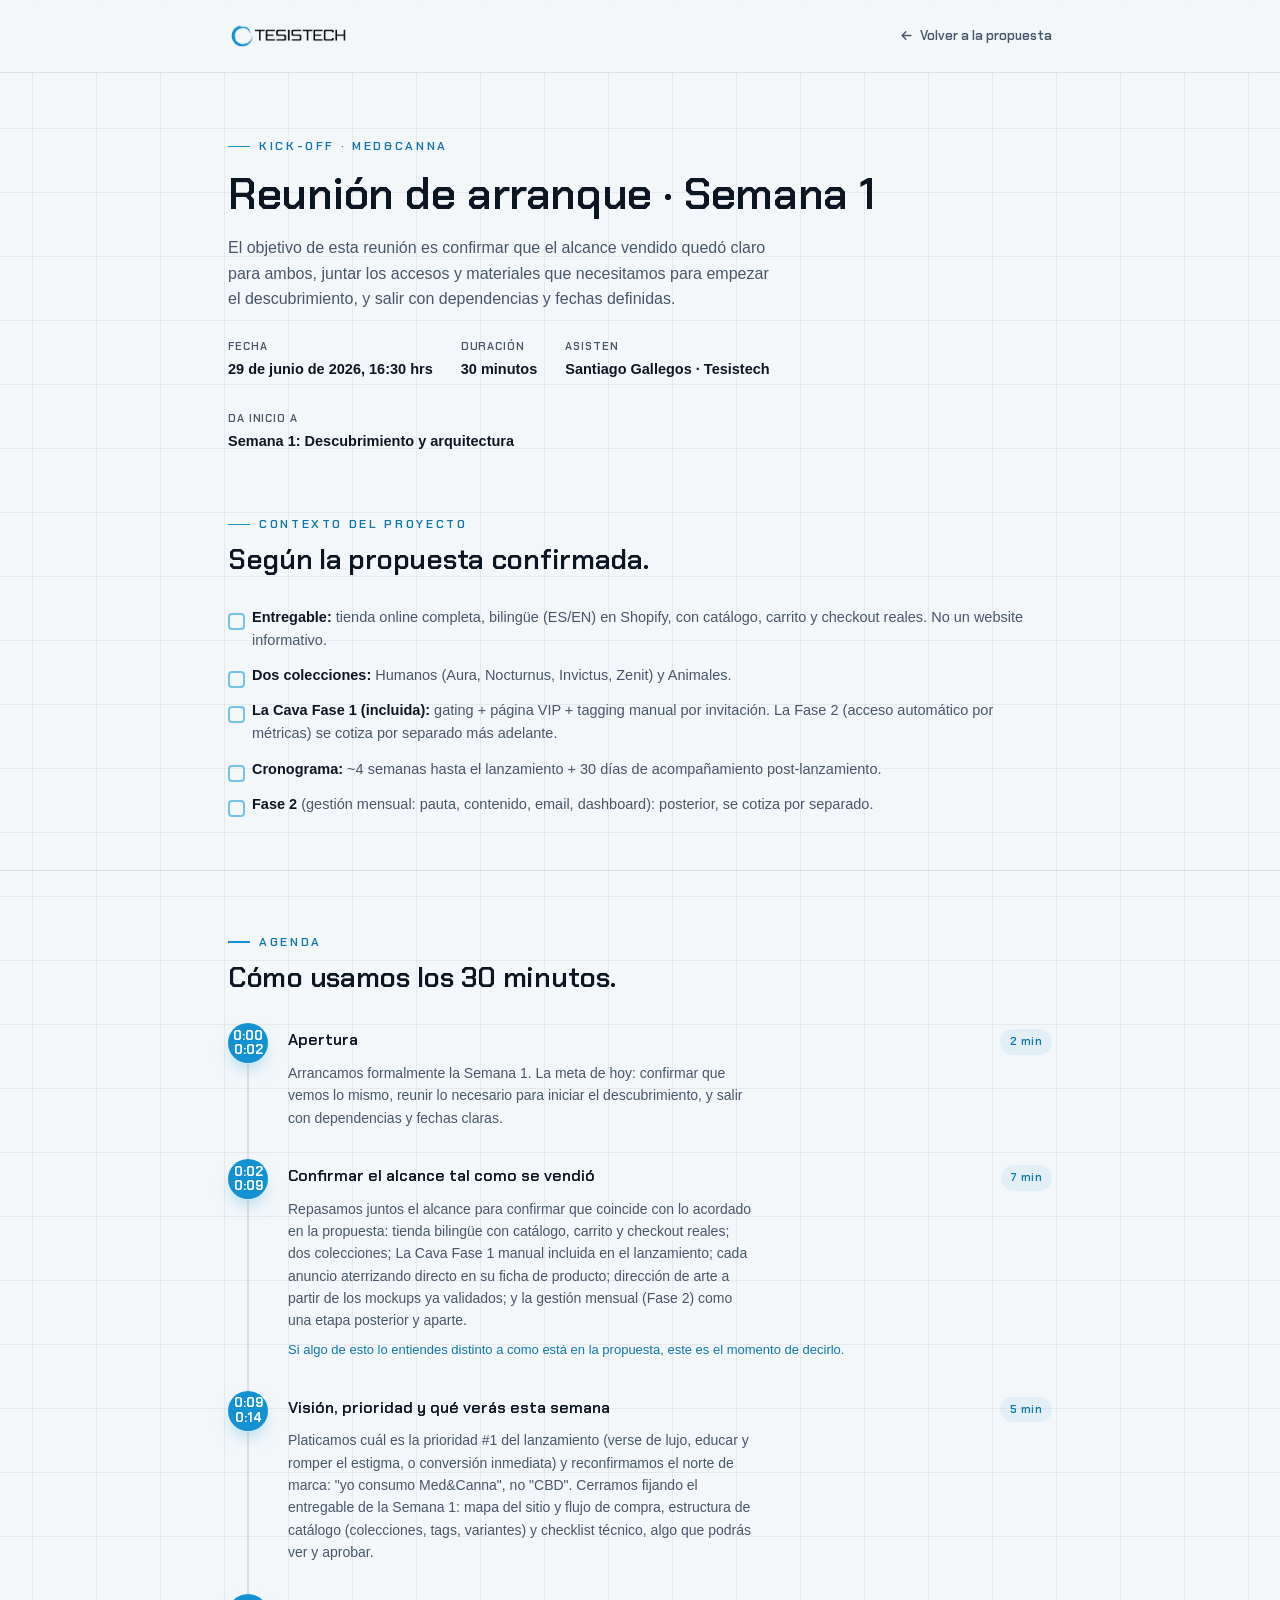
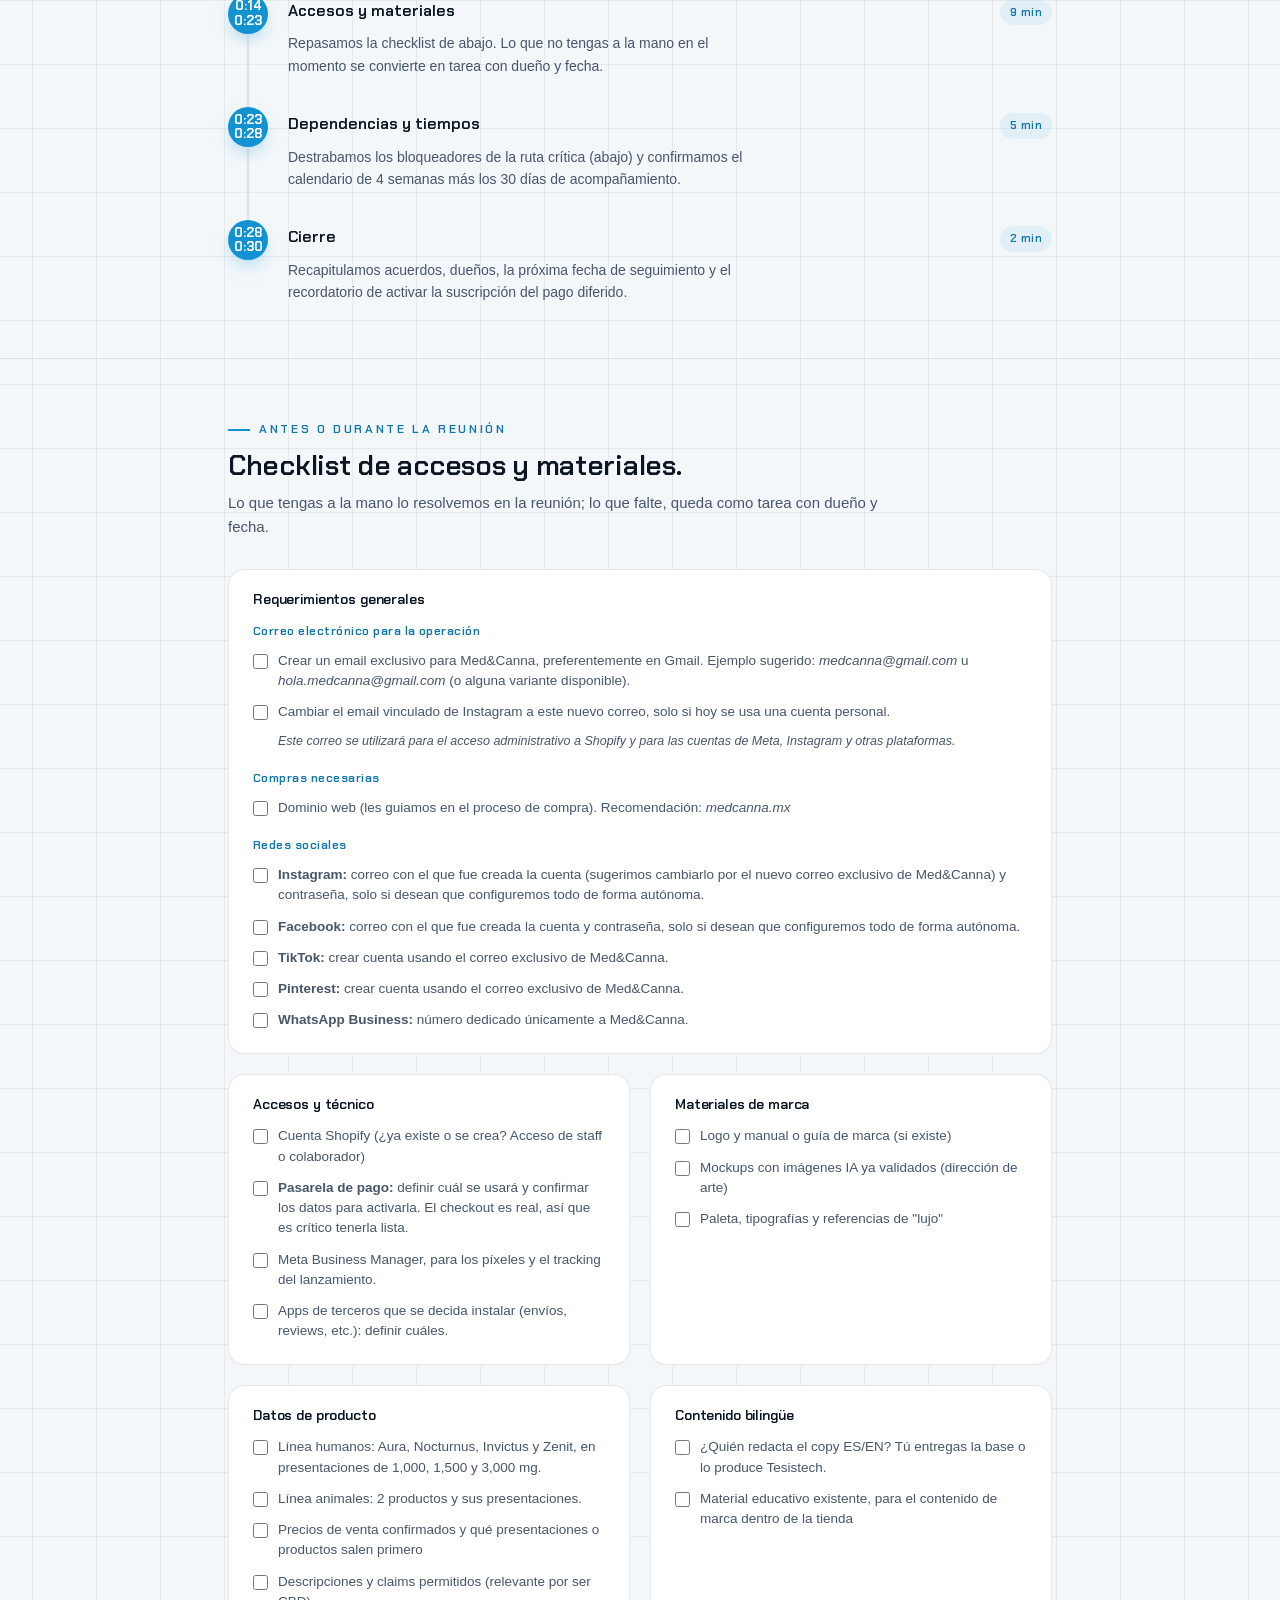
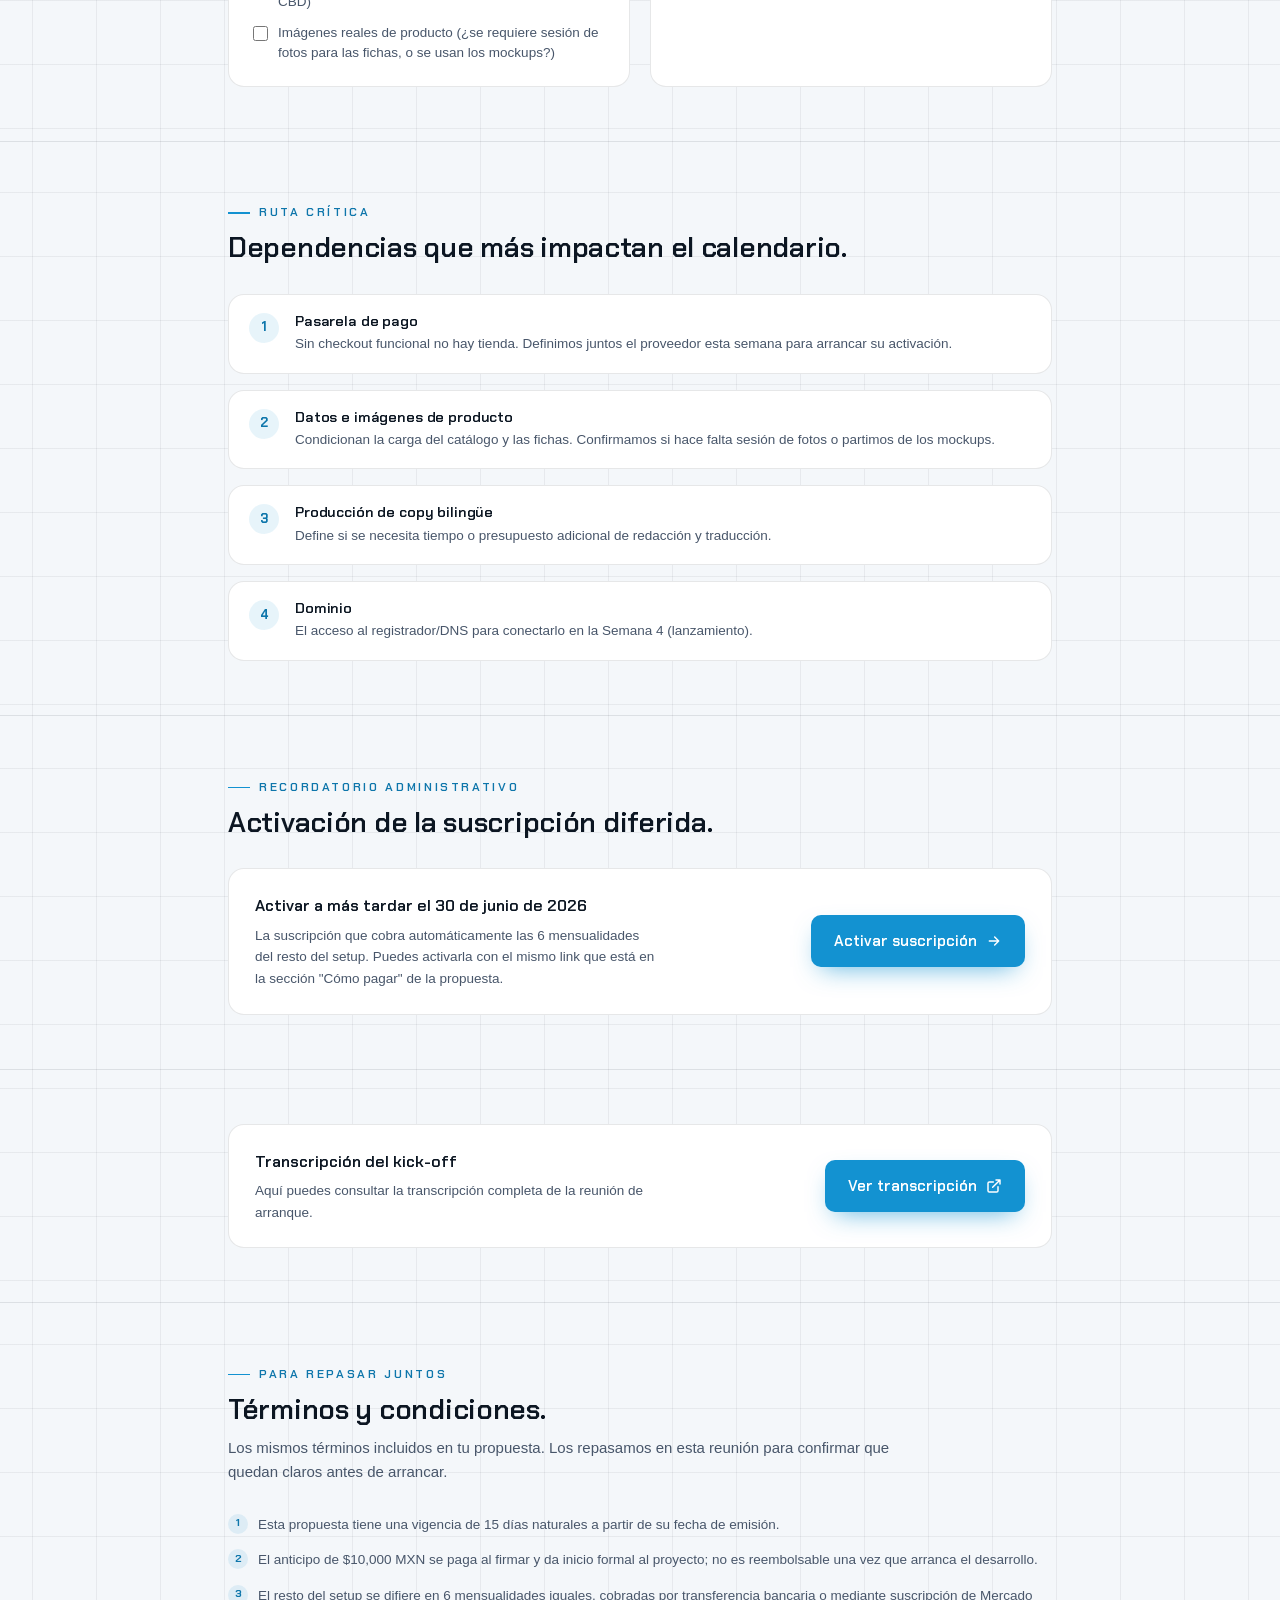
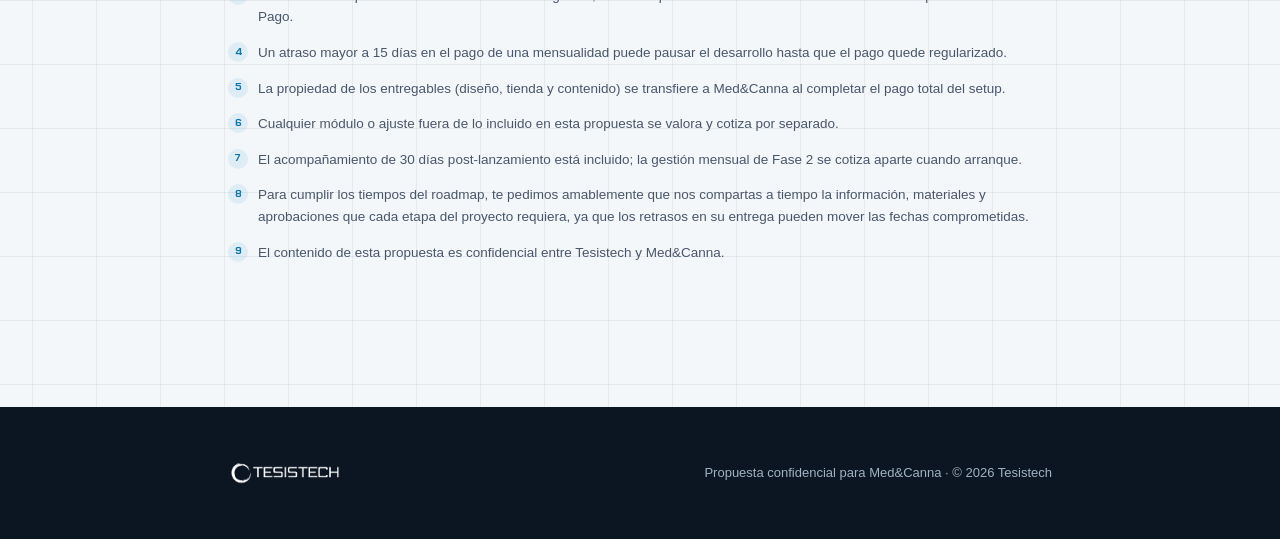
==== commit 3d55e908: "se agregó la transcripción del kick-off y la fecha de éste." ====
--- a/public/kickoff.html
+++ b/public/kickoff.html
@@ -132,6 +132,7 @@
     <h1>Reunión de arranque · Semana 1</h1>
     <p class="lede">El objetivo de esta reunión es confirmar que el alcance vendido quedó claro para ambos, juntar los accesos y materiales que necesitamos para empezar el descubrimiento, y salir con dependencias y fechas definidas.</p>
     <div class="meta-row">
+      <div class="meta-item"><div class="l">Fecha</div><div class="v">29 de junio de 2026, 16:30 hrs</div></div>
       <div class="meta-item"><div class="l">Duración</div><div class="v">30 minutos</div></div>
       <div class="meta-item"><div class="l">Asisten</div><div class="v">Santiago Gallegos · Tesistech</div></div>
       <div class="meta-item"><div class="l">Da inicio a</div><div class="v">Semana 1: Descubrimiento y arquitectura</div></div>
@@ -329,6 +330,21 @@
         </div>
         <a class="btn btn-primary" href="https://mpago.la/2JQfkps" target="_blank" rel="noopener">Activar suscripción
           <svg viewBox="0 0 24 24" fill="none" stroke="currentColor" stroke-width="2.2"><path d="M5 12h14M13 6l6 6-6 6" stroke-linecap="round" stroke-linejoin="round"/></svg>
+        </a>
+      </div>
+    </div>
+  </section>
+
+  <!-- ============ TRANSCRIPCIÓN ============ -->
+  <section class="block">
+    <div class="wrap">
+      <div class="trial-box">
+        <div>
+          <div class="th">Transcripción del kick-off</div>
+          <div class="tp">Aquí puedes consultar la transcripción completa de la reunión de arranque.</div>
+        </div>
+        <a class="btn btn-primary" href="https://ludilex.notion.site/38eb9c30a17380969f86c6e42cd532c8" target="_blank" rel="noopener">Ver transcripción
+          <svg viewBox="0 0 24 24" fill="none" stroke="currentColor" stroke-width="2.2"><path d="M18 13v6a2 2 0 0 1-2 2H5a2 2 0 0 1-2-2V8a2 2 0 0 1 2-2h6M15 3h6v6M10 14L21 3" stroke-linecap="round" stroke-linejoin="round"/></svg>
         </a>
       </div>
     </div>
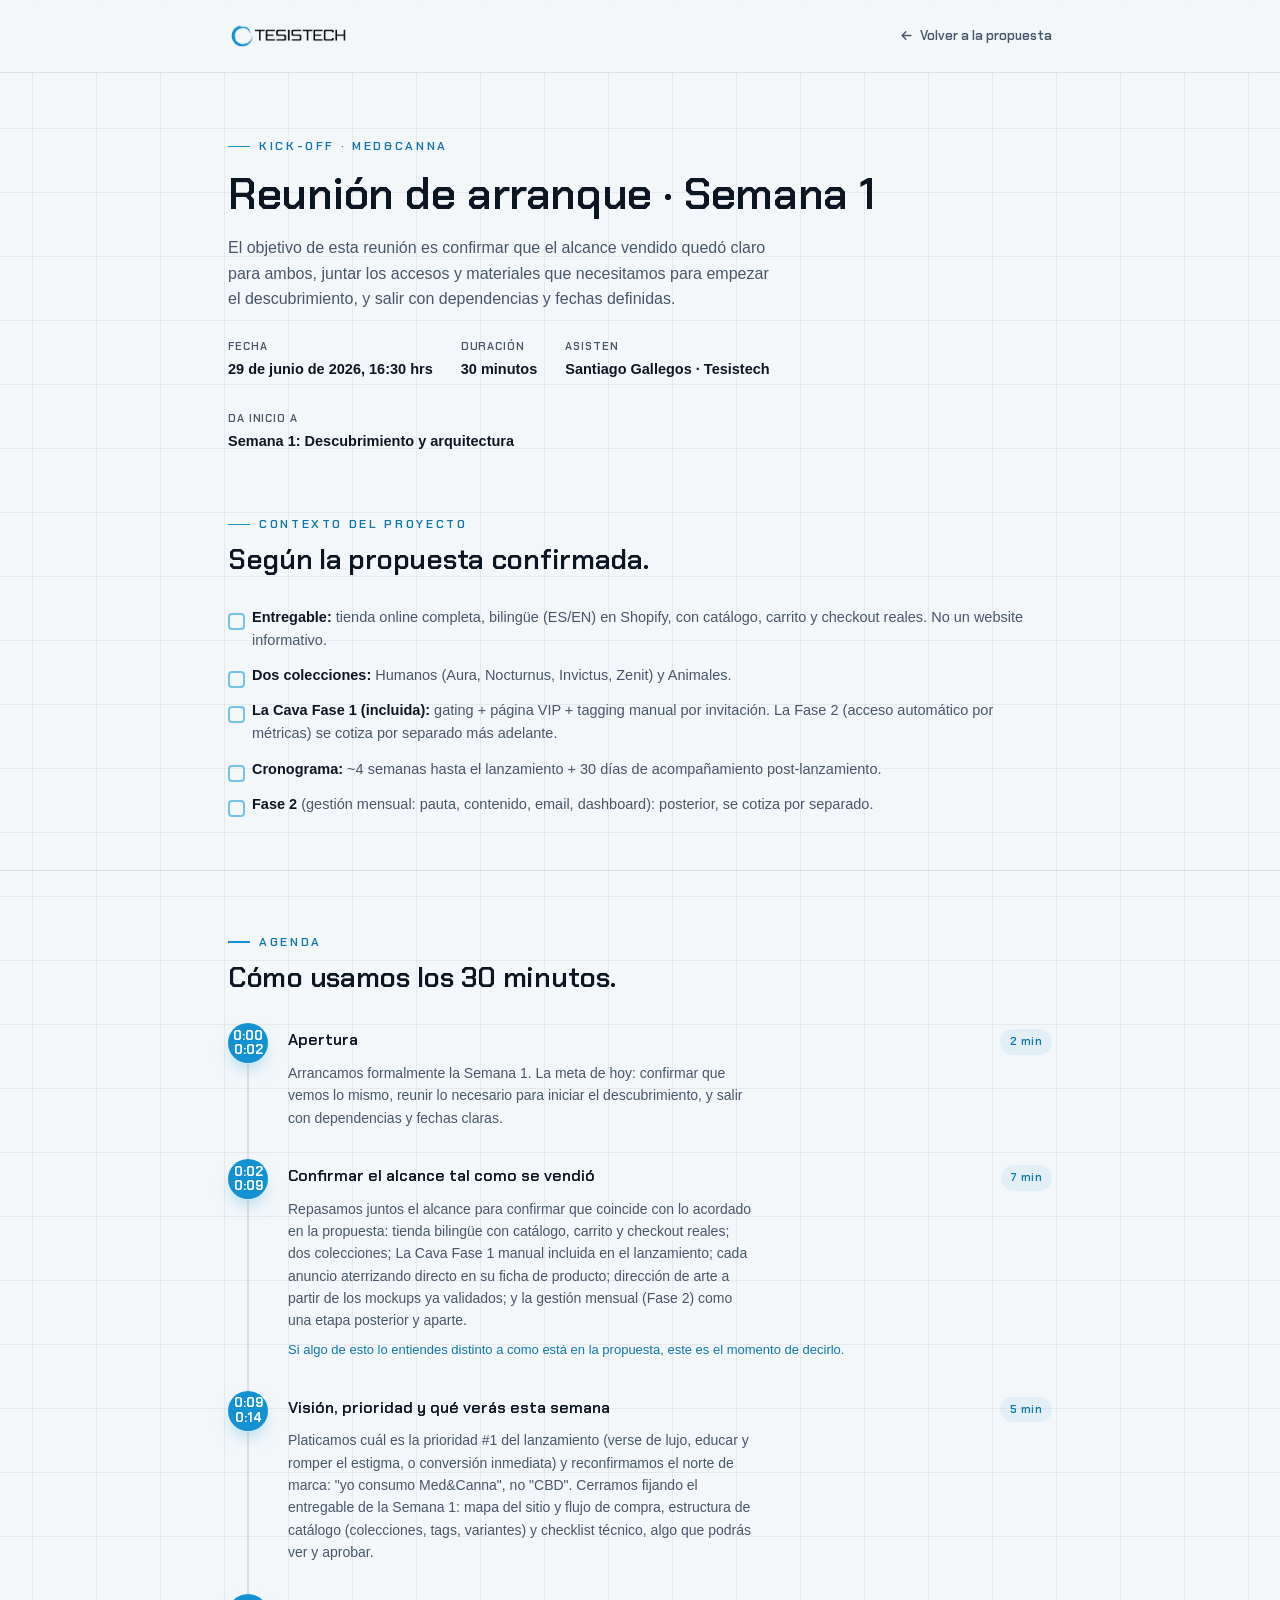
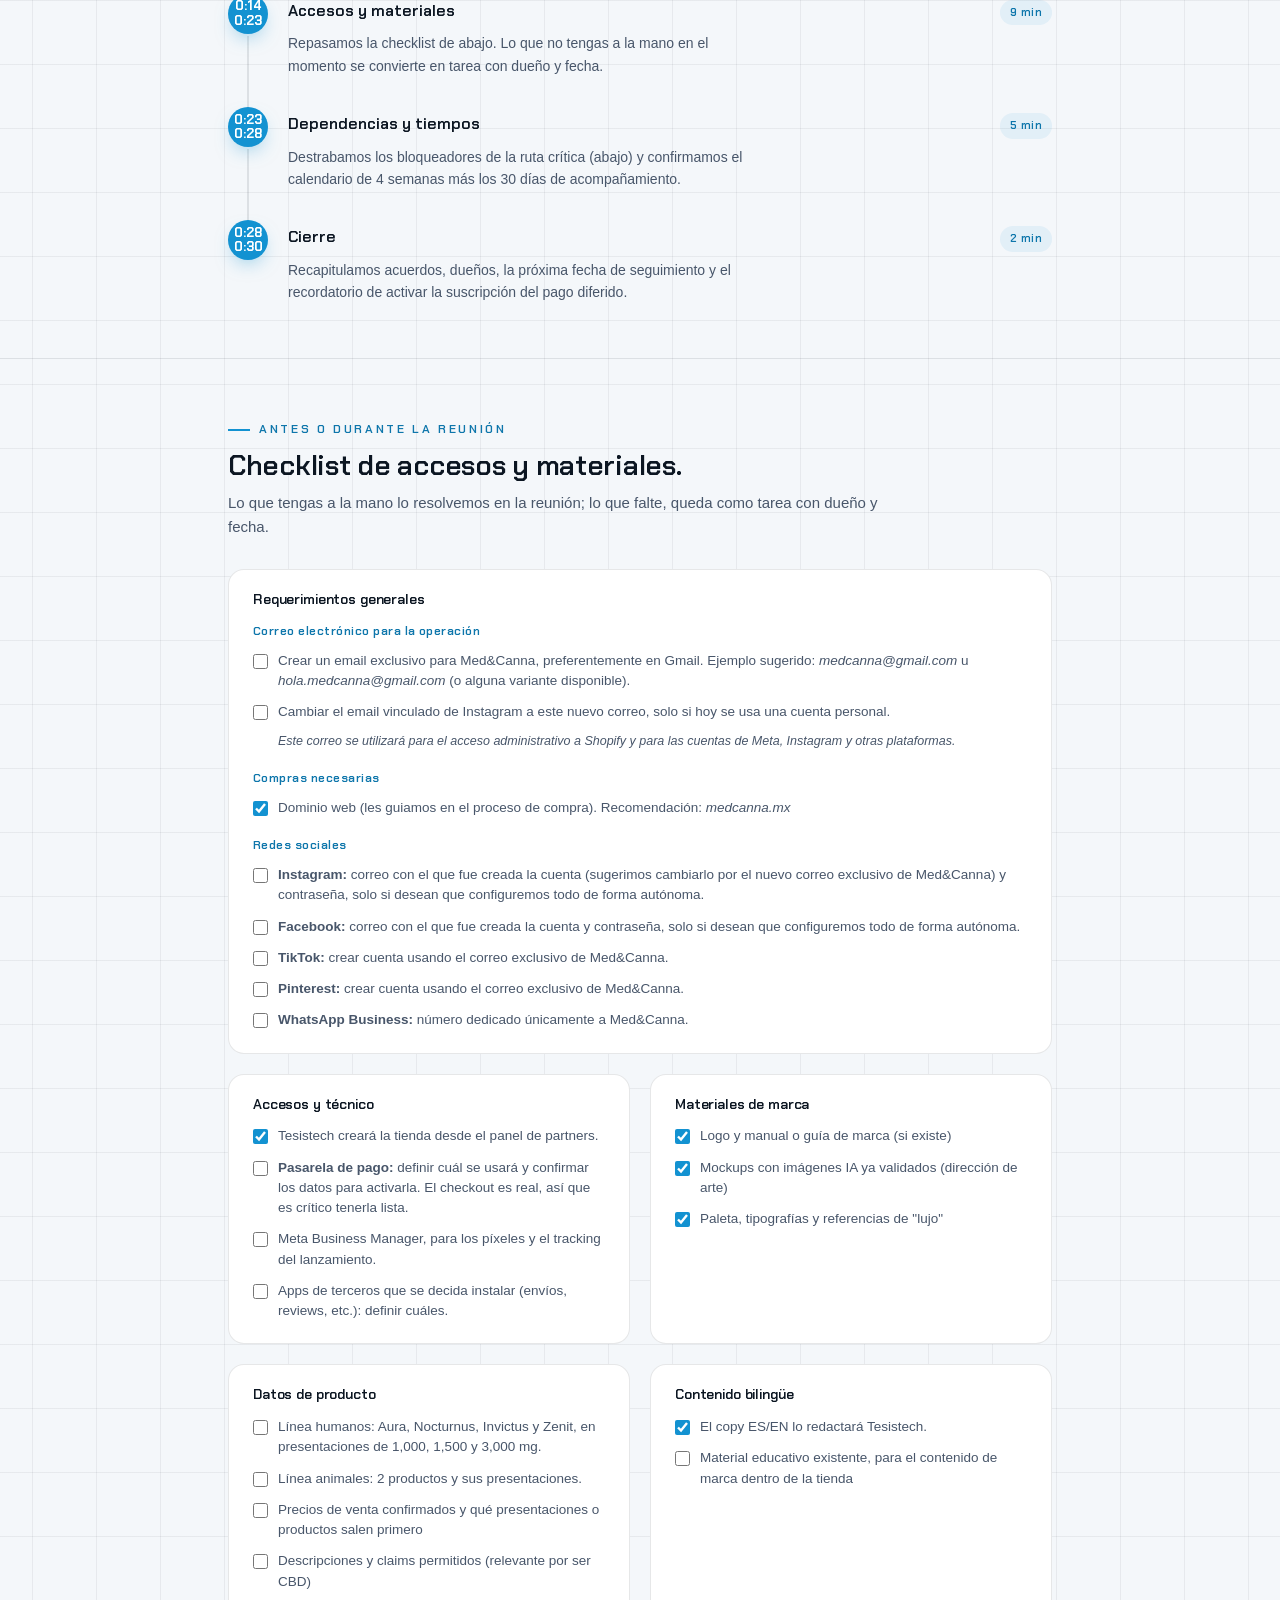
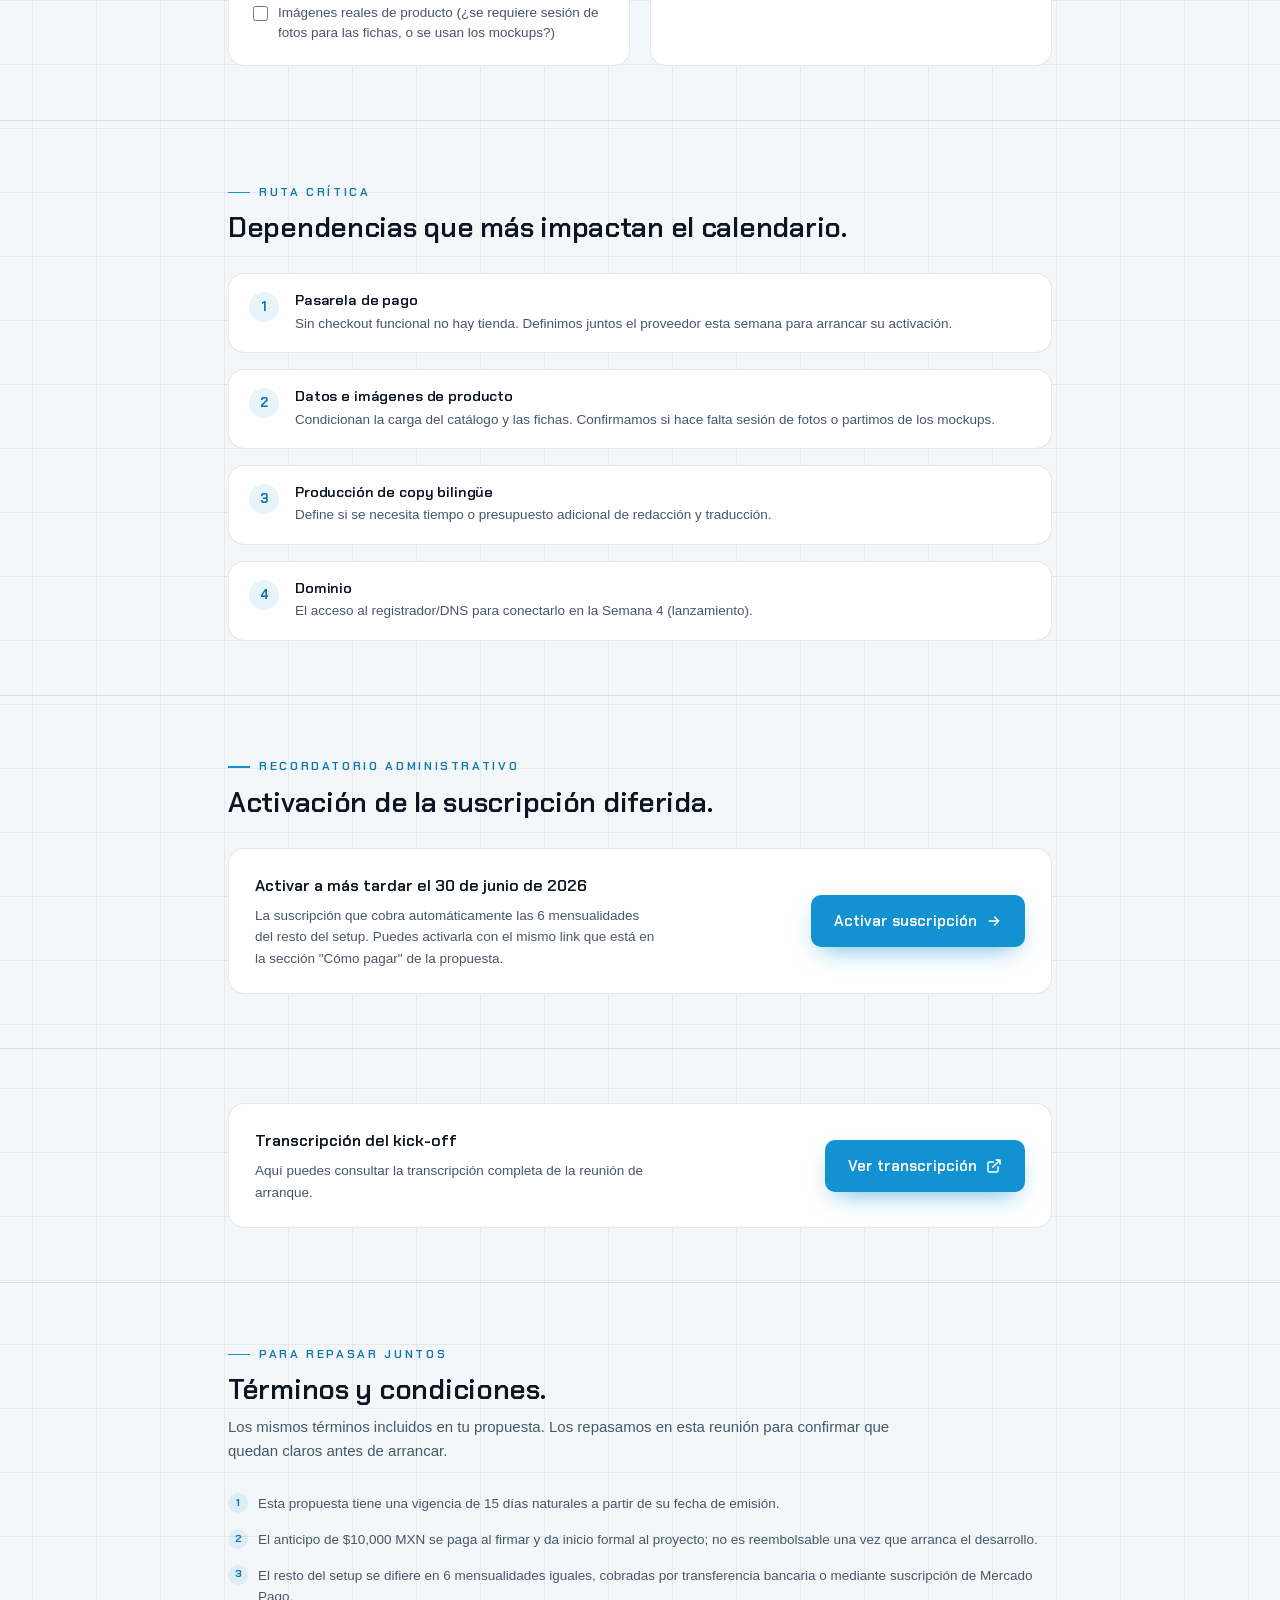
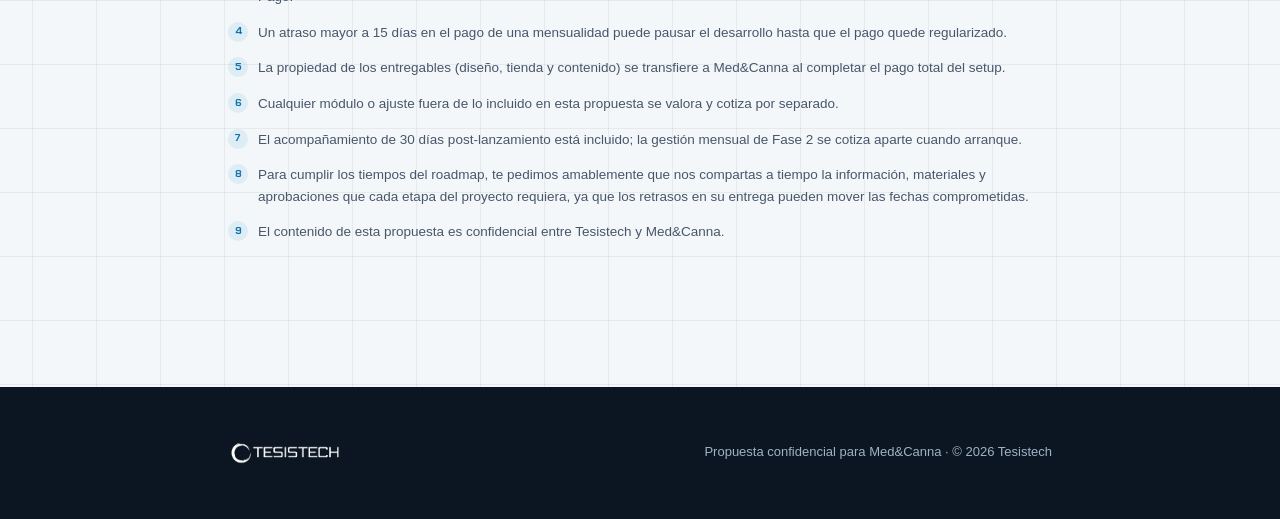
==== commit 67e20fb6: "se marcaron los check-boxes definidos en la reunión." ====
--- a/public/kickoff.html
+++ b/public/kickoff.html
@@ -235,7 +235,7 @@
           <div class="check-sub">
             <h4>Compras necesarias</h4>
             <ul class="check-list">
-              <li><input type="checkbox"><span>Dominio web (les guiamos en el proceso de compra). Recomendación: <i>medcanna.mx</i></span></li>
+              <li><input type="checkbox" checked><span>Dominio web (les guiamos en el proceso de compra). Recomendación: <i>medcanna.mx</i></span></li>
             </ul>
           </div>
 
@@ -253,7 +253,7 @@
         <div class="check-group">
           <h3>Accesos y técnico</h3>
           <ul class="check-list">
-            <li><input type="checkbox"><span>Cuenta Shopify (¿ya existe o se crea? Acceso de staff o colaborador)</span></li>
+            <li><input type="checkbox" checked><span>Tesistech creará la tienda desde el panel de partners.</span></li>
             <li><input type="checkbox"><span><b>Pasarela de pago:</b> definir cuál se usará y confirmar los datos para activarla. El checkout es real, así que es crítico tenerla lista.</span></li>
             <li><input type="checkbox"><span>Meta Business Manager, para los píxeles y el tracking del lanzamiento.</span></li>
             <li><input type="checkbox"><span>Apps de terceros que se decida instalar (envíos, reviews, etc.): definir cuáles.</span></li>
@@ -262,9 +262,9 @@
         <div class="check-group">
           <h3>Materiales de marca</h3>
           <ul class="check-list">
-            <li><input type="checkbox"><span>Logo y manual o guía de marca (si existe)</span></li>
-            <li><input type="checkbox"><span>Mockups con imágenes IA ya validados (dirección de arte)</span></li>
-            <li><input type="checkbox"><span>Paleta, tipografías y referencias de "lujo"</span></li>
+            <li><input type="checkbox" checked><span>Logo y manual o guía de marca (si existe)</span></li>
+            <li><input type="checkbox" checked><span>Mockups con imágenes IA ya validados (dirección de arte)</span></li>
+            <li><input type="checkbox" checked><span>Paleta, tipografías y referencias de "lujo"</span></li>
           </ul>
         </div>
         <div class="check-group">
@@ -280,7 +280,7 @@
         <div class="check-group">
           <h3>Contenido bilingüe</h3>
           <ul class="check-list">
-            <li><input type="checkbox"><span>¿Quién redacta el copy ES/EN? Tú entregas la base o lo produce Tesistech.</span></li>
+            <li><input type="checkbox" checked><span>El copy ES/EN lo redactará Tesistech.</span></li>
             <li><input type="checkbox"><span>Material educativo existente, para el contenido de marca dentro de la tienda</span></li>
           </ul>
         </div>
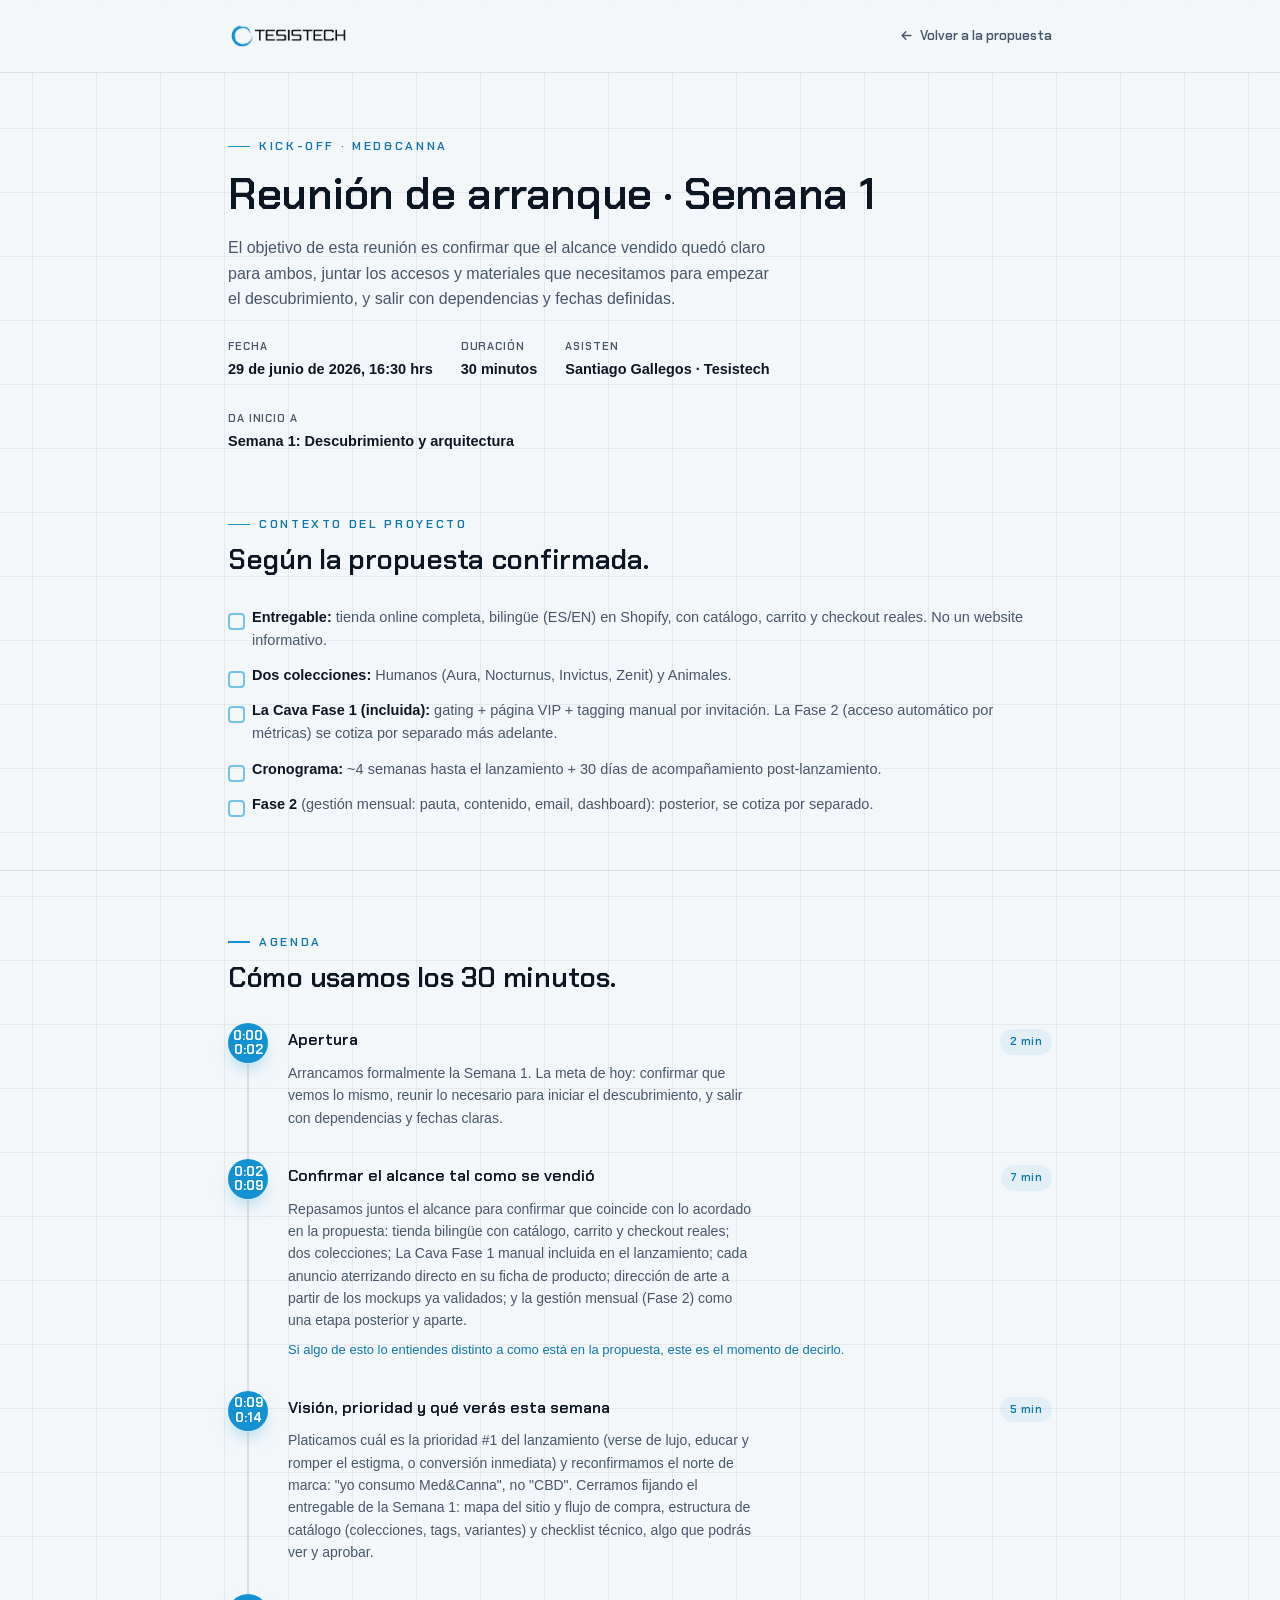
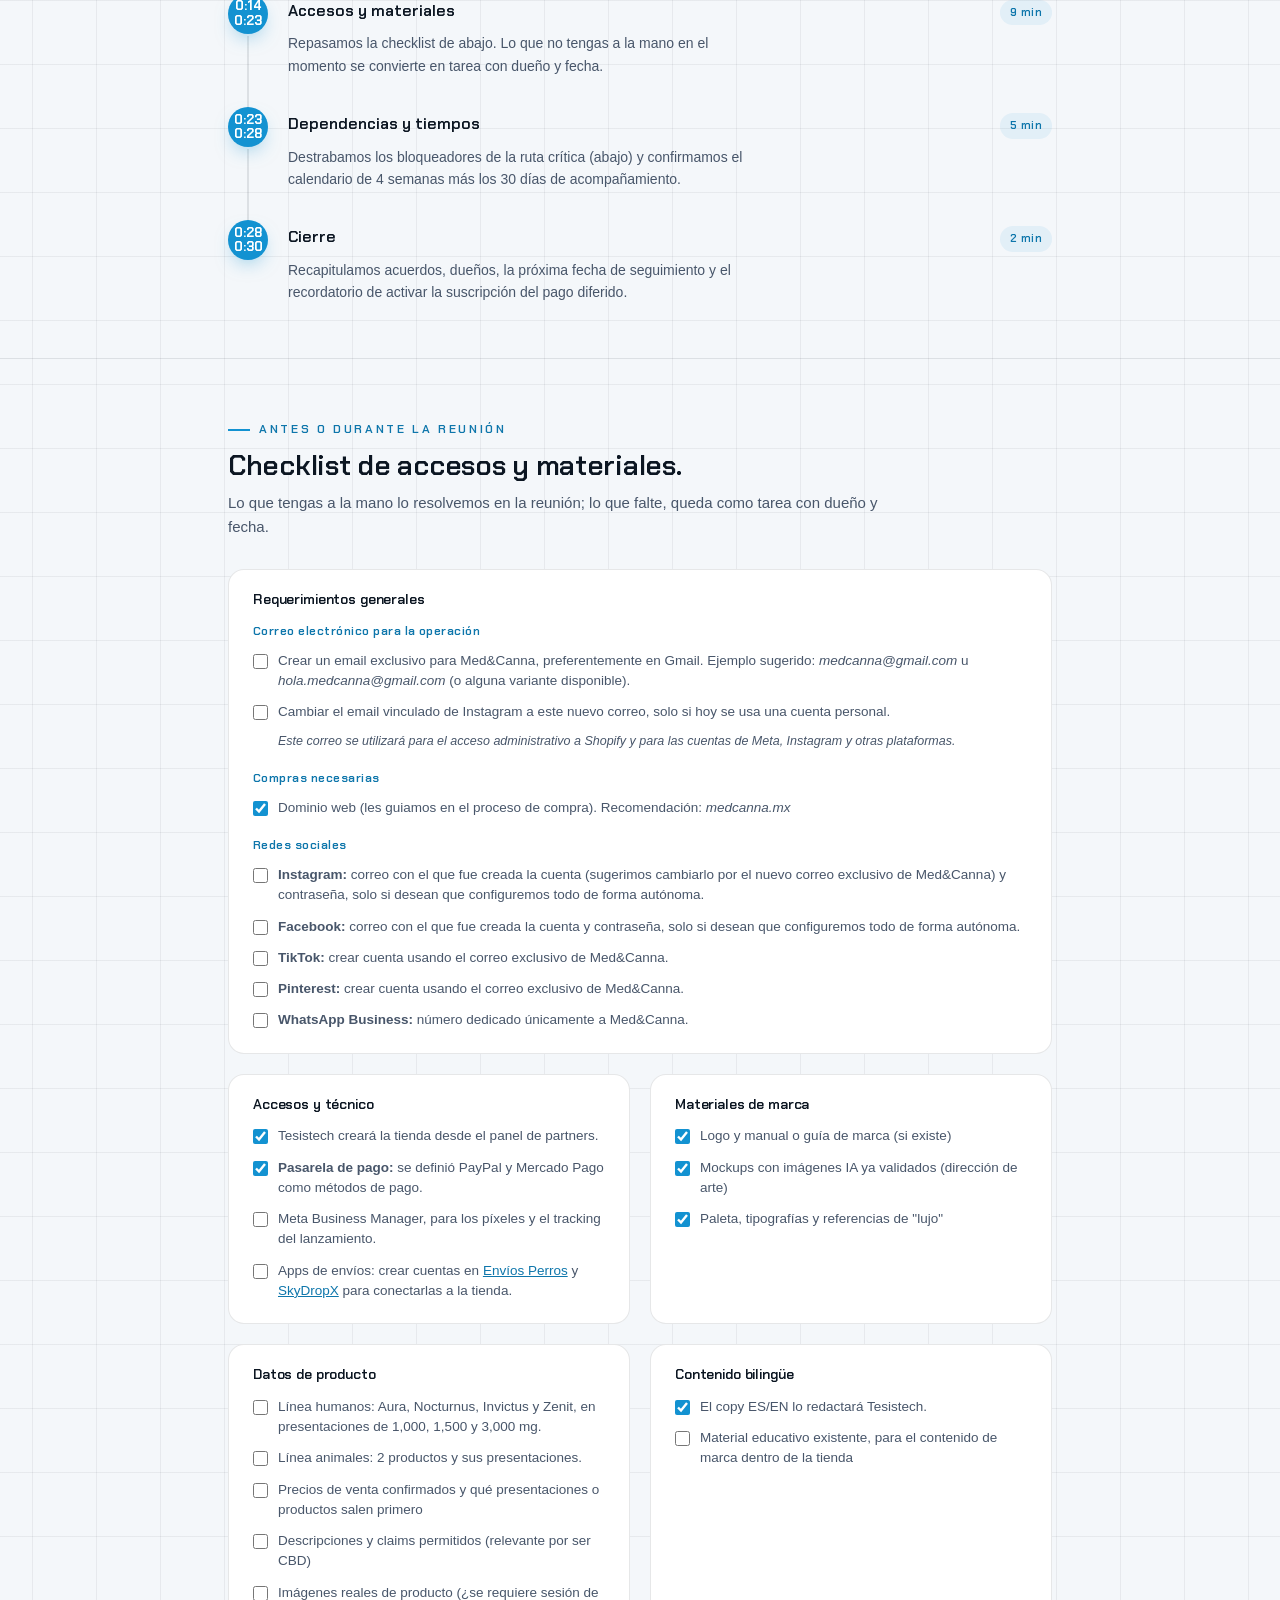
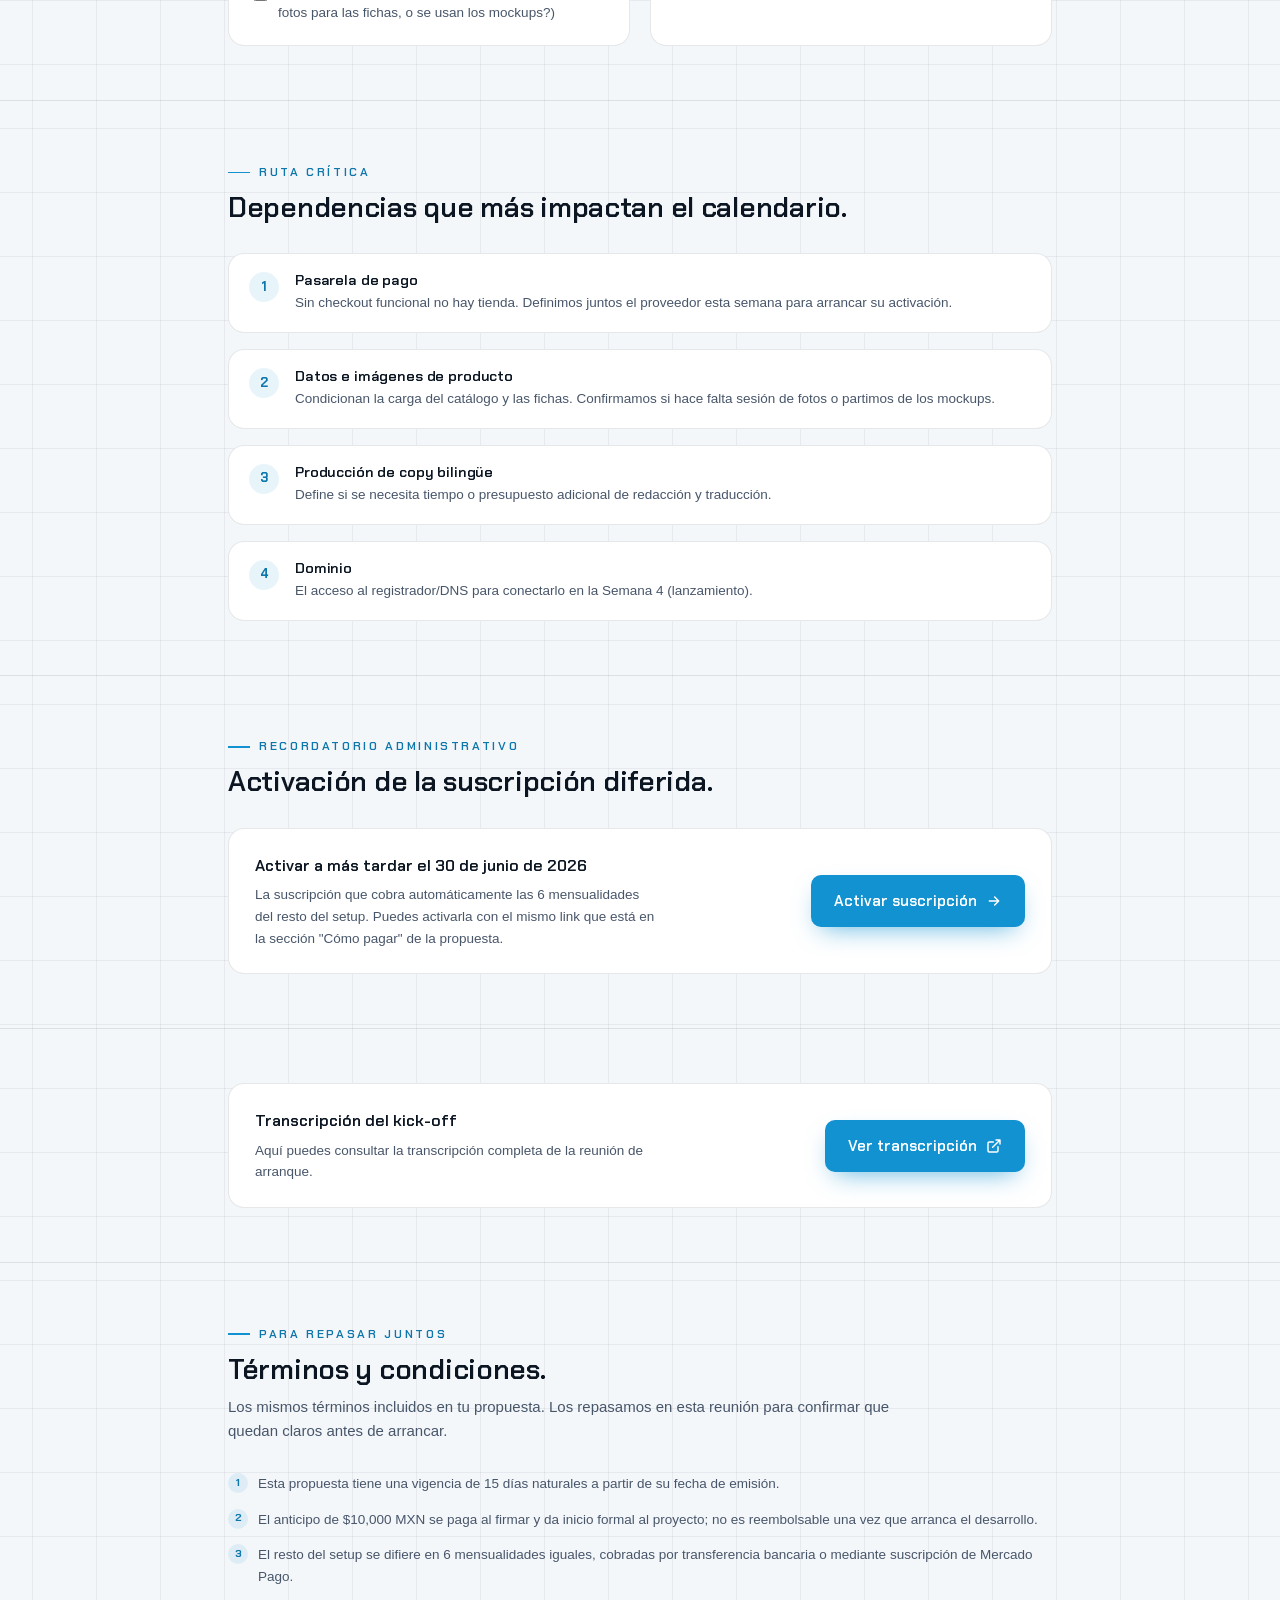
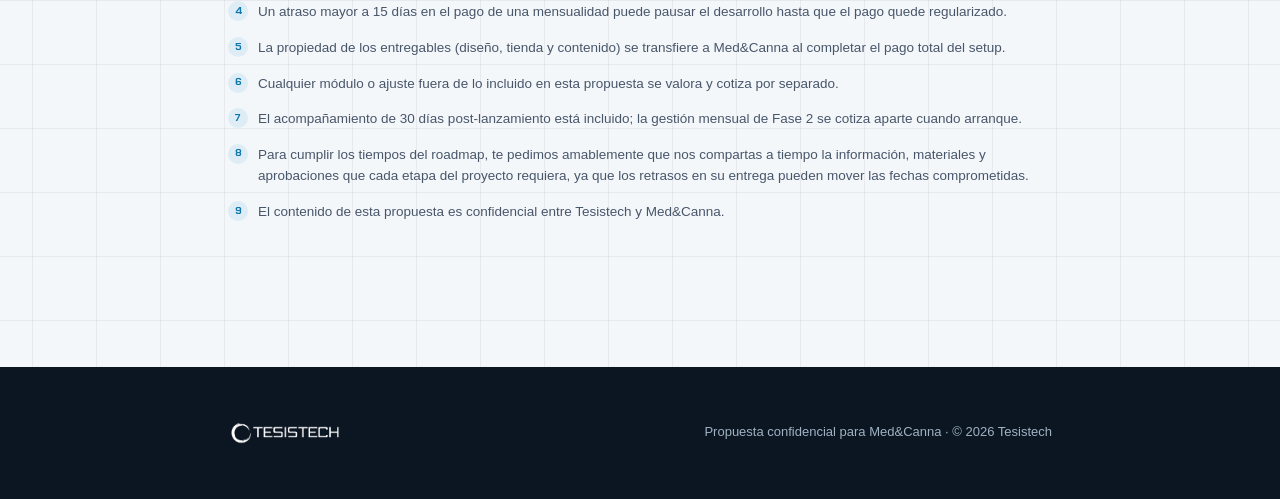
==== commit fa98110d: "actualizaciones de términos y checkboxes del checklist" ====
--- a/public/kickoff.html
+++ b/public/kickoff.html
@@ -254,9 +254,9 @@
           <h3>Accesos y técnico</h3>
           <ul class="check-list">
             <li><input type="checkbox" checked><span>Tesistech creará la tienda desde el panel de partners.</span></li>
-            <li><input type="checkbox"><span><b>Pasarela de pago:</b> definir cuál se usará y confirmar los datos para activarla. El checkout es real, así que es crítico tenerla lista.</span></li>
+            <li><input type="checkbox" checked><span><b>Pasarela de pago:</b> se definió PayPal y Mercado Pago como métodos de pago.</span></li>
             <li><input type="checkbox"><span>Meta Business Manager, para los píxeles y el tracking del lanzamiento.</span></li>
-            <li><input type="checkbox"><span>Apps de terceros que se decida instalar (envíos, reviews, etc.): definir cuáles.</span></li>
+            <li><input type="checkbox"><span>Apps de envíos: crear cuentas en <a href="https://enviosperros.com/" target="_blank" rel="noopener" style="color:var(--brand-600);text-decoration:underline;">Envíos Perros</a> y <a href="https://www.skydropx.com/" target="_blank" rel="noopener" style="color:var(--brand-600);text-decoration:underline;">SkyDropX</a> para conectarlas a la tienda.</span></li>
           </ul>
         </div>
         <div class="check-group">
